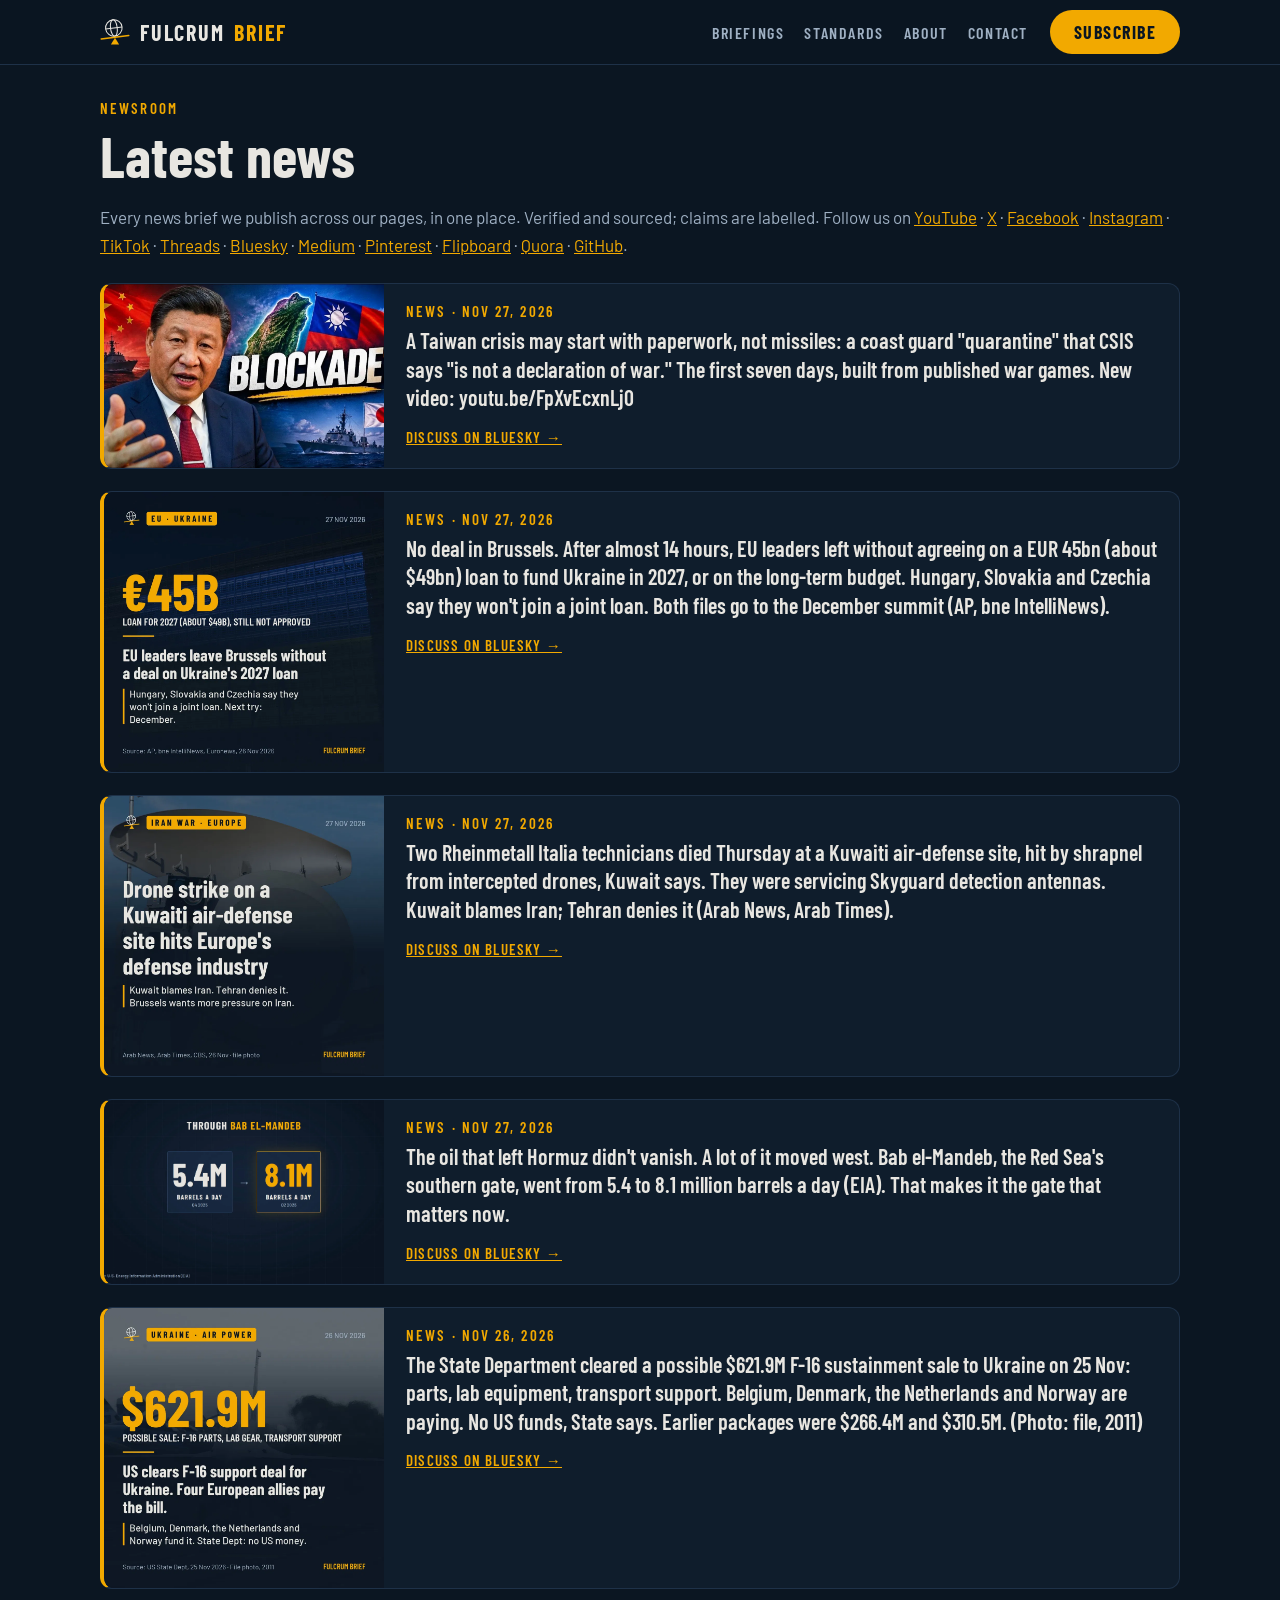
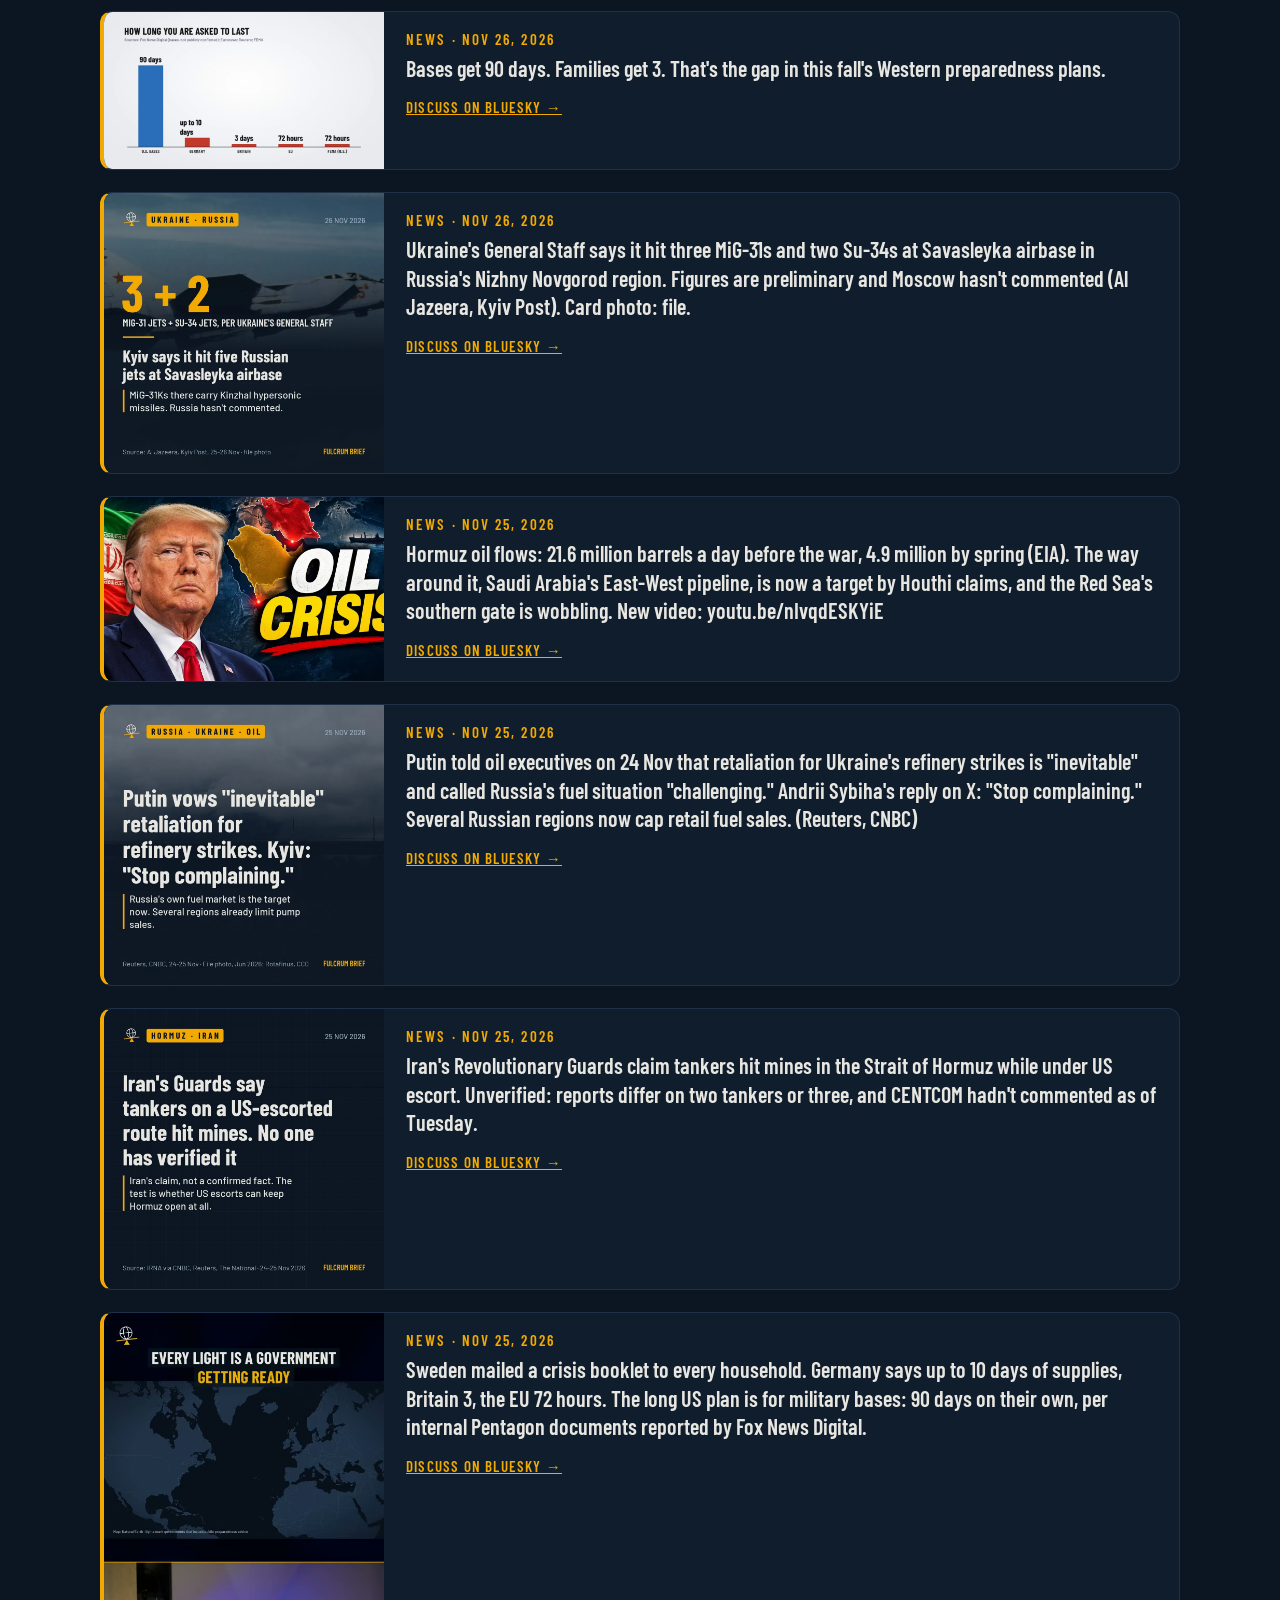
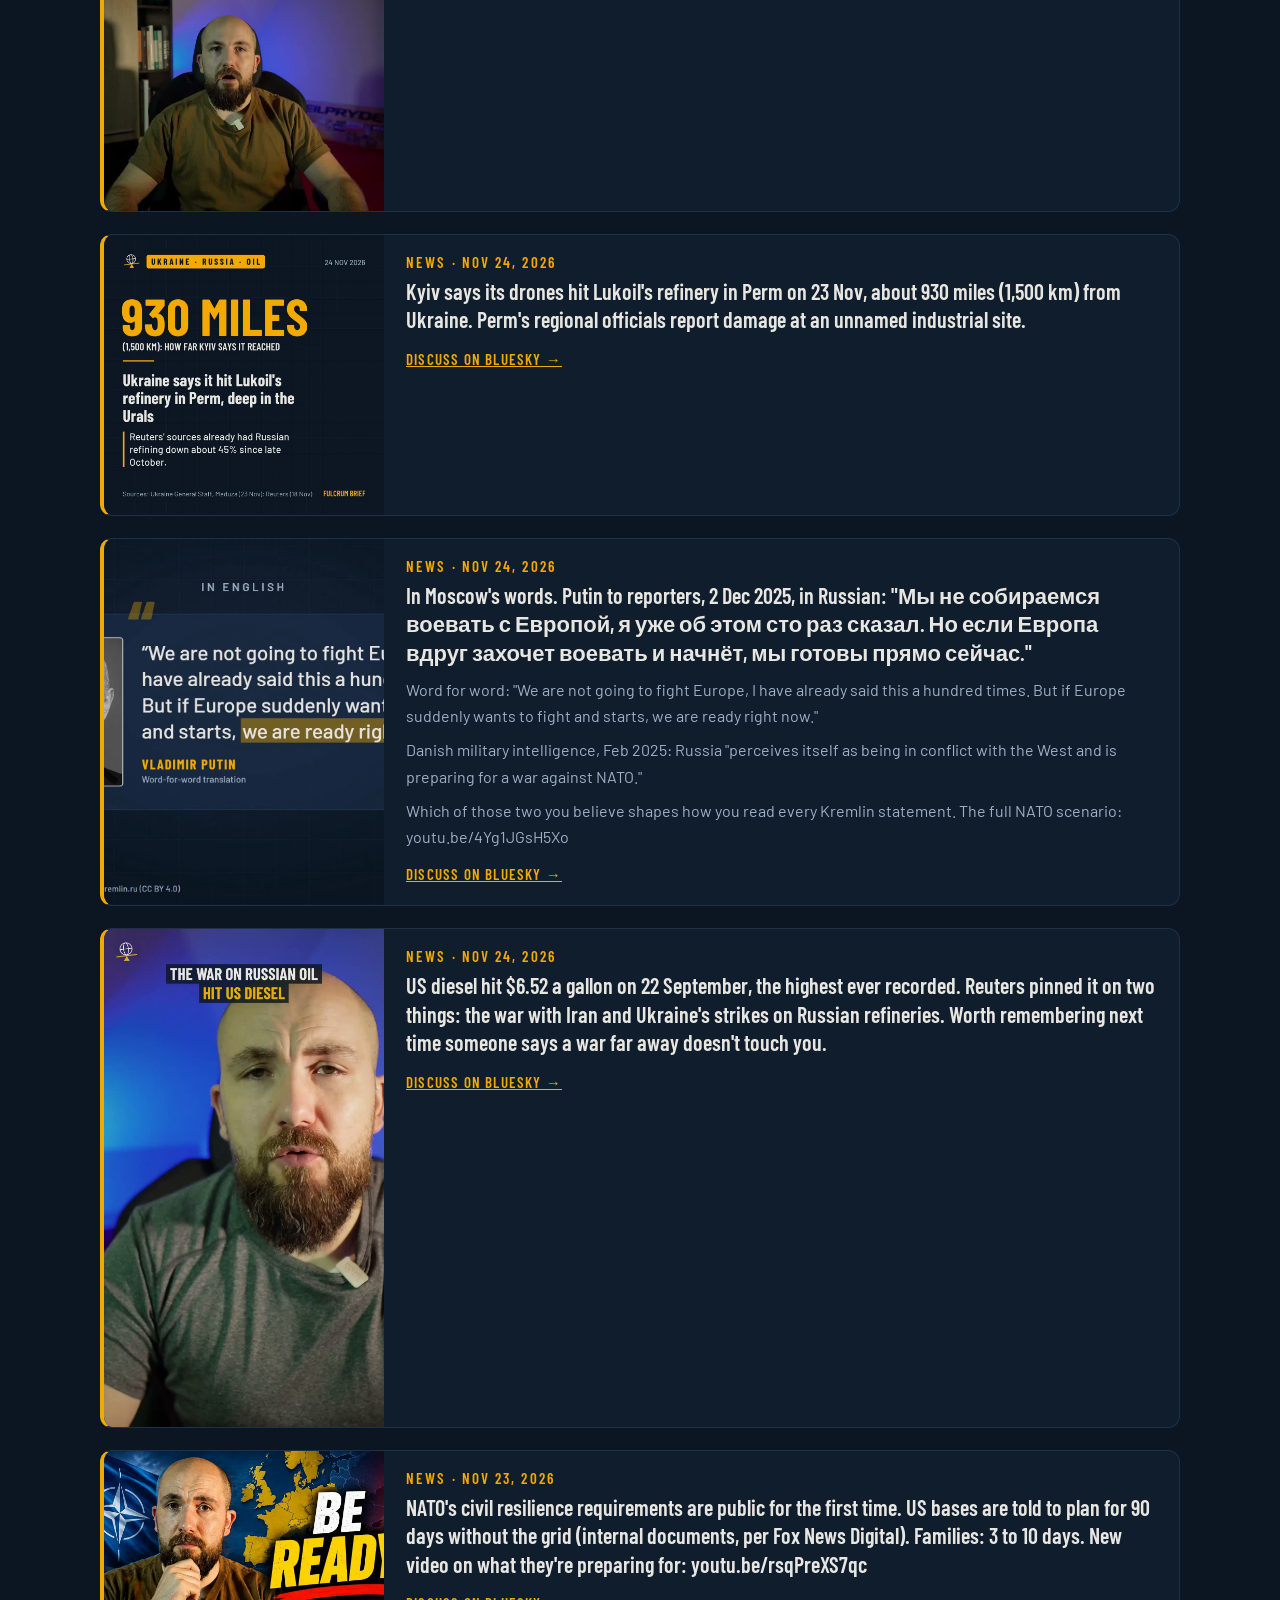
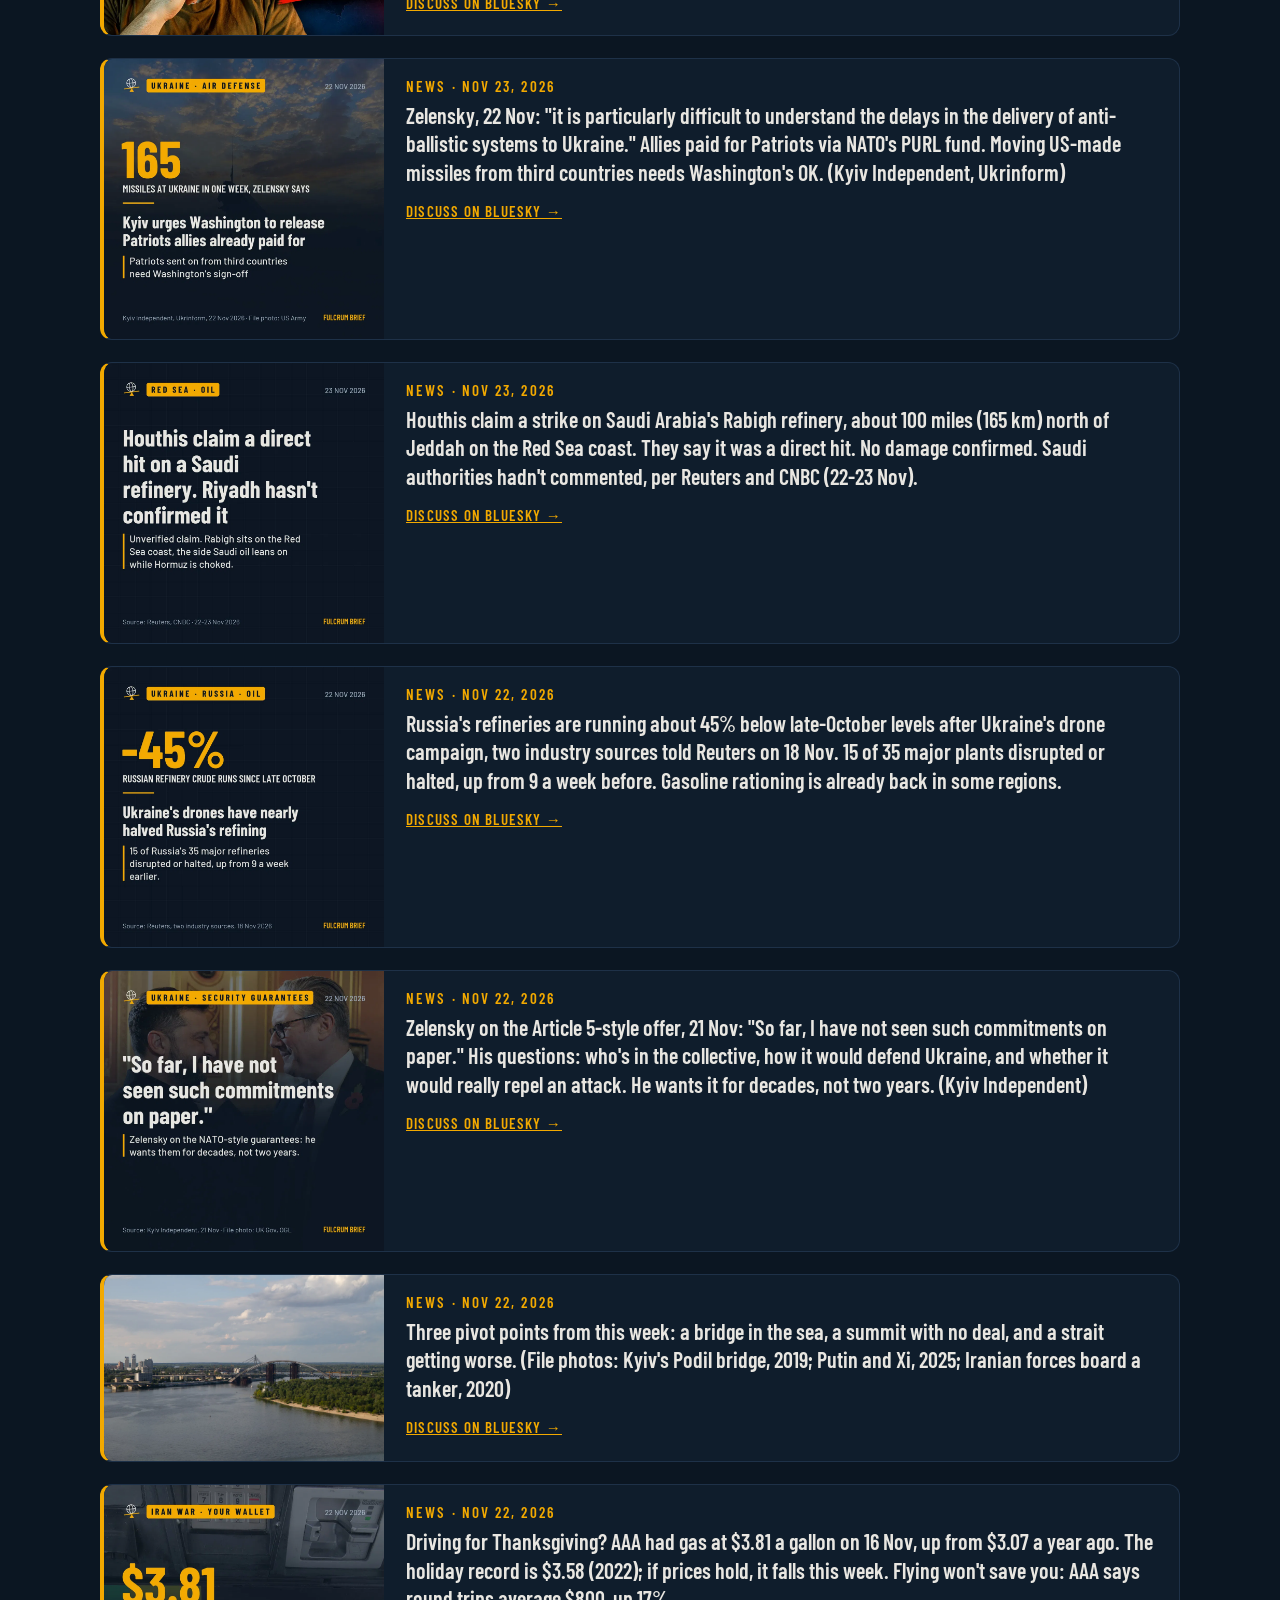
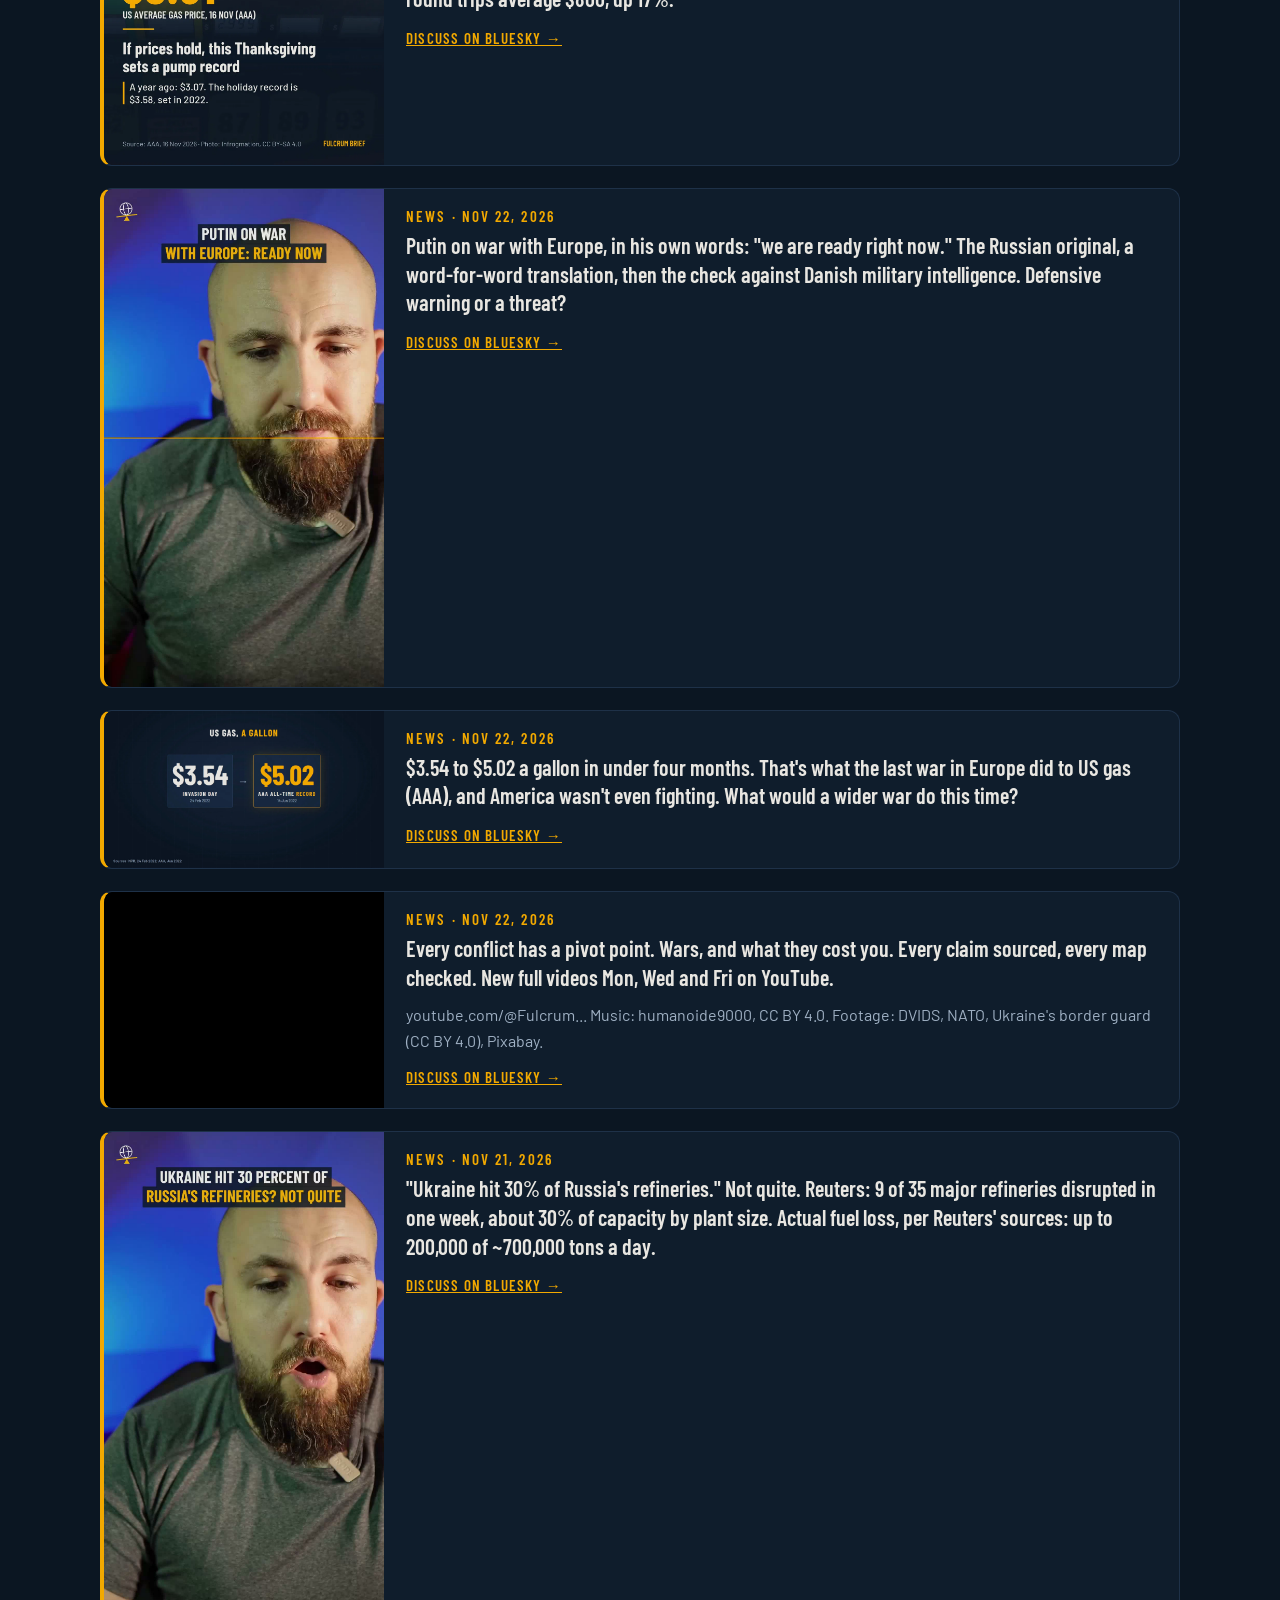
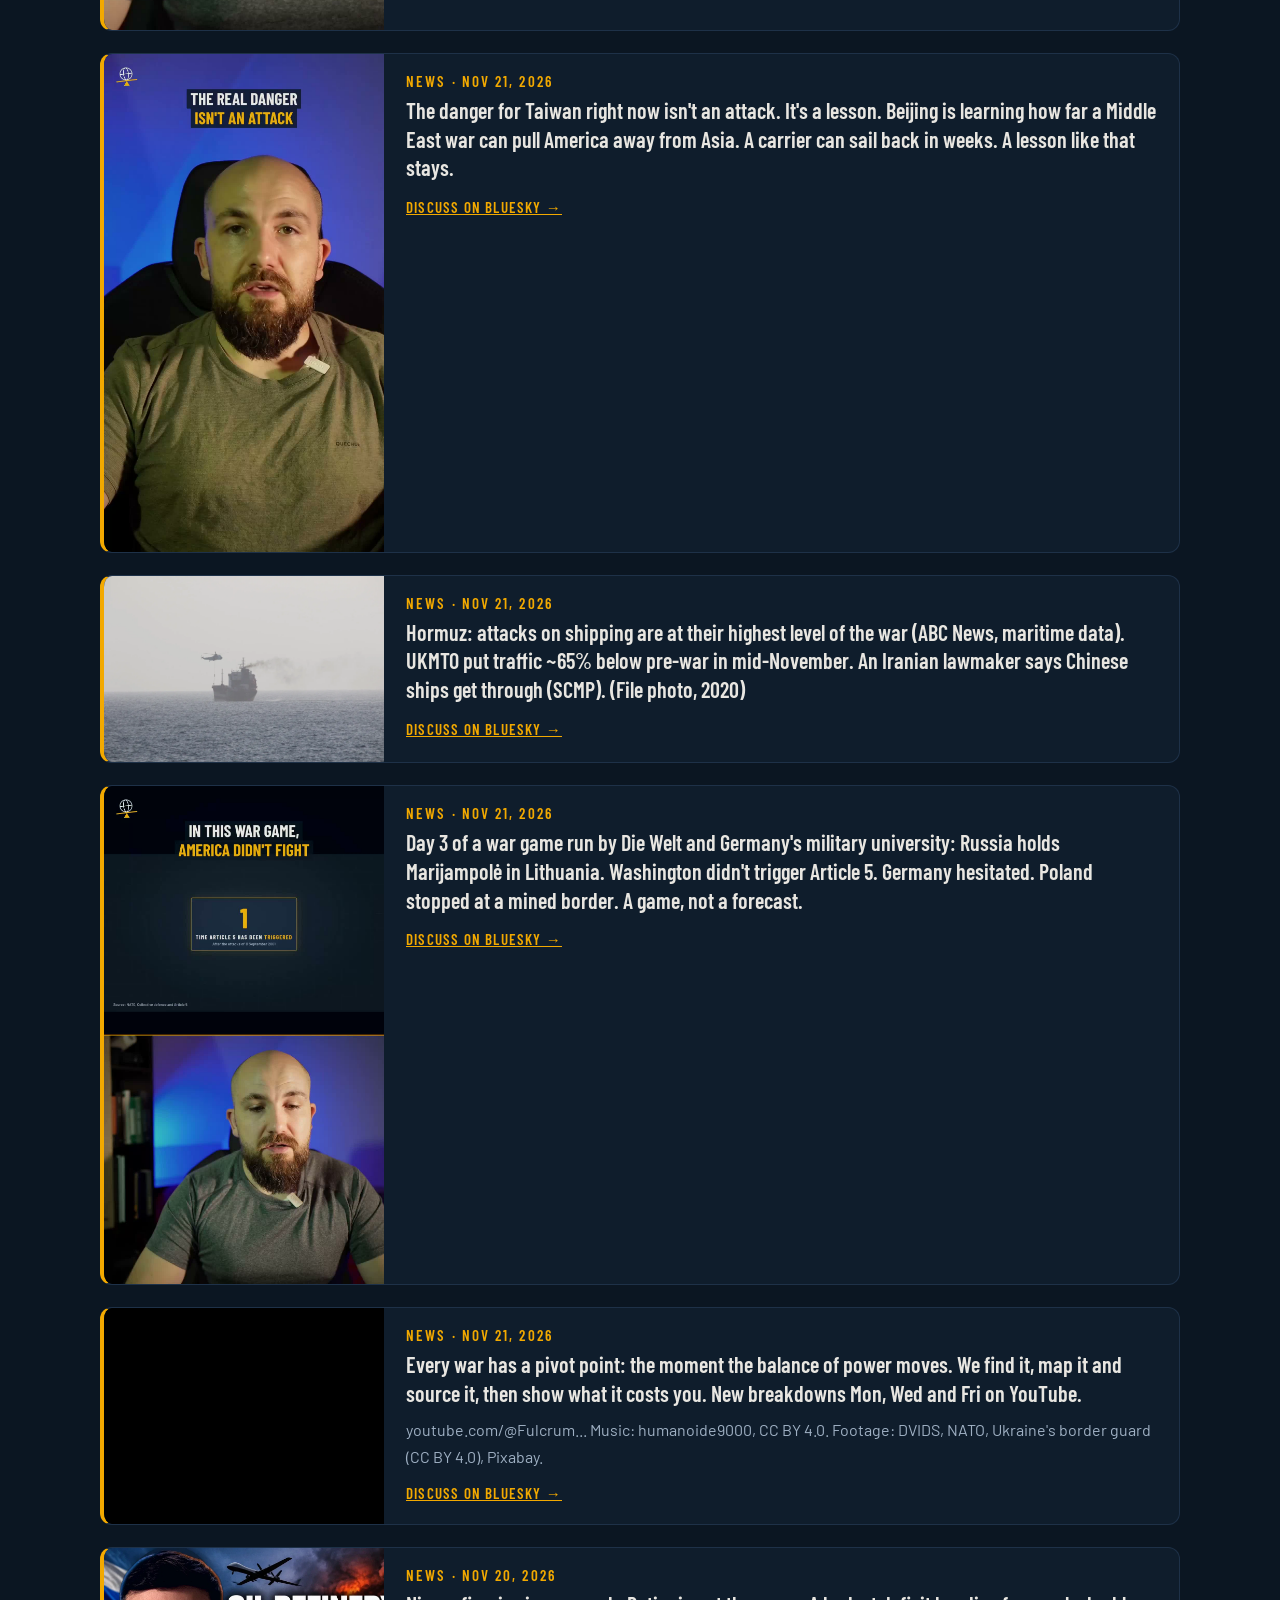
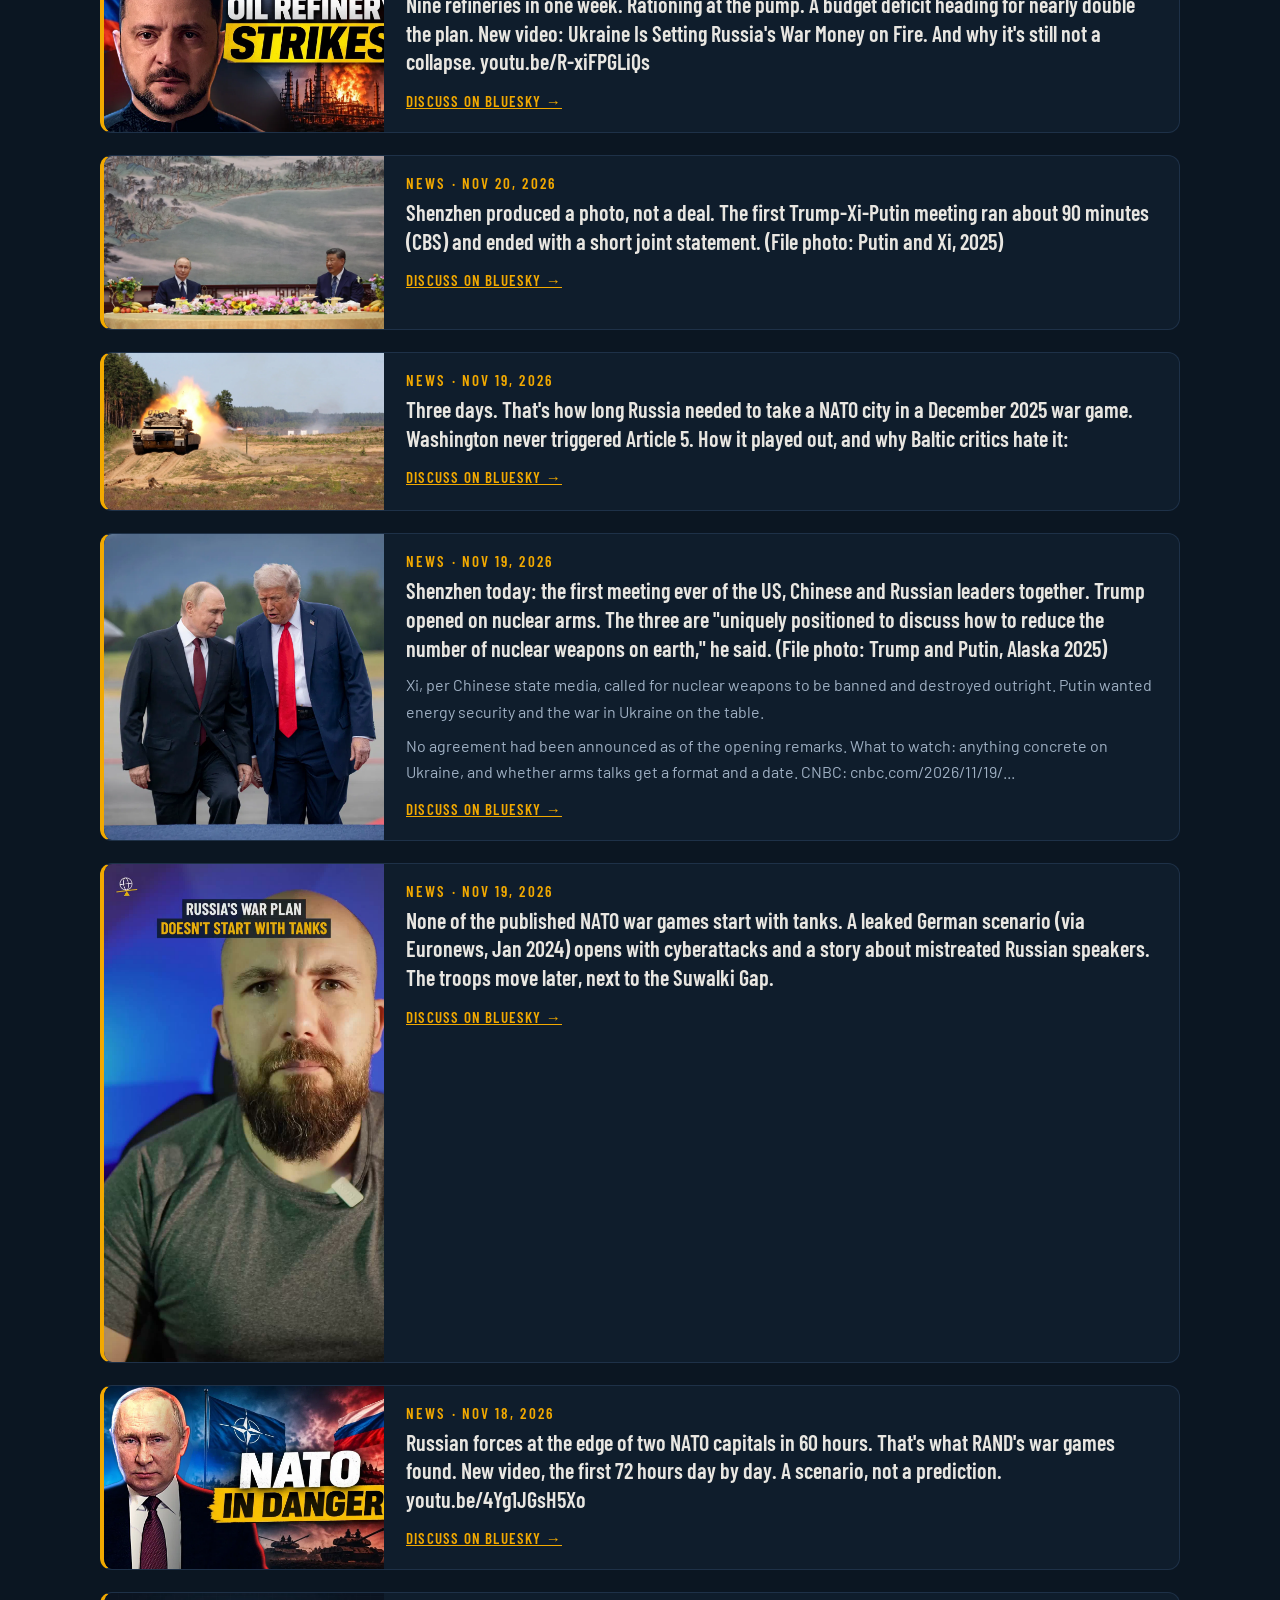
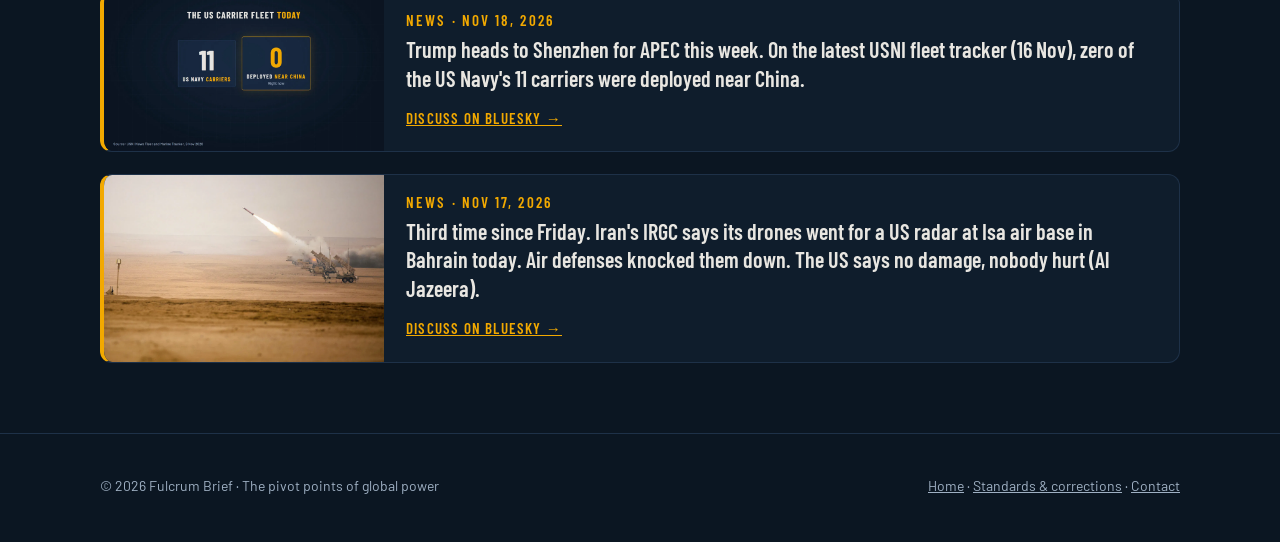
==== news/index.html @ ed7717a3 "Update site" ====
<!doctype html>
<html lang="en">
<head>
<meta charset="utf-8">
<meta name="viewport" content="width=device-width, initial-scale=1">
<title>Newsroom · Fulcrum Brief</title>
<meta name="description" content="Every Fulcrum Brief news brief: verified war and geopolitics news, and what it means for you.">
<link rel="canonical" href="https://fulcrumbrief.github.io/news/">
<link rel="icon" href="/favicon.svg" type="image/svg+xml">
<link rel="stylesheet" href="/page.css">
<meta property="og:type" content="article">
<meta property="og:site_name" content="Fulcrum Brief">
<meta property="og:title" content="Newsroom · Fulcrum Brief">
<meta property="og:description" content="Every Fulcrum Brief news brief: verified war and geopolitics news, and what it means for you.">
<meta property="og:url" content="https://fulcrumbrief.github.io/news/">
<meta property="og:image" content="https://fulcrumbrief.github.io/og-image.png">
<meta name="twitter:card" content="summary_large_image">
<meta name="twitter:site" content="@FulcrumBrief">
<meta name="theme-color" content="#0B1622">
<script type="application/ld+json">{"@context": "https://schema.org", "@type": "CollectionPage", "name": "Fulcrum Brief newsroom", "url": "https://fulcrumbrief.github.io/news/", "publisher": {"@id": "https://fulcrumbrief.github.io/#org"}}</script>
</head>
<body>
<nav><div class="wrap">
  <a class="brand" href="/"><img src="/favicon.svg" alt="">Fulcrum <b>Brief</b></a>
  <div class="links"><a href="/#briefings">Briefings</a><a href="/standards/">Standards</a><a href="/#about">About</a><a href="/#contact">Contact</a></div>
  <a class="btn" href="https://www.youtube.com/@FulcrumBrief?sub_confirmation=1" target="_blank" rel="noopener">Subscribe</a>
</div></nav>
<main class="wrap page">
<style>
.news{display:grid;gap:22px;margin-top:24px}
.item{display:grid;grid-template-columns:280px 1fr;gap:22px;background:var(--navy2);border:1px solid var(--slate);border-left:4px solid var(--amber);border-radius:12px;overflow:hidden}
.item.noimg{grid-template-columns:1fr}
.item img{display:block;width:100%;height:100%;object-fit:cover}
.item div{padding:18px 22px 18px 0}
.item.noimg div{padding:18px 22px}
.item .lead{font:600 22px/1.3 "Barlow Condensed",sans-serif;margin:6px 0 10px;color:var(--white)}
.item p{margin:0 0 8px;color:var(--steel);font-size:16px}
.item .src{font:600 15px "Barlow Condensed",sans-serif;letter-spacing:.08em;text-transform:uppercase}
@media (max-width:760px){.item{grid-template-columns:1fr}.item div{padding:0 18px 18px}}
</style>
<span class="kicker">Newsroom</span>
<h1 class="sec">Latest <span>news</span></h1>
<p class="muted">Every news brief we publish across our pages, in one place. Verified and sourced; claims are labelled. Follow us on <a href="https://www.youtube.com/@FulcrumBrief" target="_blank" rel="noopener">YouTube</a> · <a href="https://x.com/FulcrumBrief" target="_blank" rel="noopener">X</a> · <a href="https://www.facebook.com/1439591135908976" target="_blank" rel="noopener">Facebook</a> · <a href="https://www.instagram.com/fulcrumbrief" target="_blank" rel="noopener">Instagram</a> · <a href="https://www.tiktok.com/@fulcrumbrief" target="_blank" rel="noopener">TikTok</a> · <a href="https://www.threads.com/@fulcrumbrief" target="_blank" rel="noopener">Threads</a> · <a href="https://bsky.app/profile/fulcrumbrief.bsky.social" target="_blank" rel="noopener">Bluesky</a> · <a href="https://medium.com/@fulcrumbrief" target="_blank" rel="noopener">Medium</a> · <a href="https://www.pinterest.com/fulcrumbrief/" target="_blank" rel="noopener">Pinterest</a> · <a href="https://flipboard.com/@fulcrumbrief" target="_blank" rel="noopener">Flipboard</a> · <a href="https://www.quora.com/profile/Damyan-Ivanov-2" target="_blank" rel="noopener">Quora</a> · <a href="https://github.com/fulcrumbrief" target="_blank" rel="noopener">GitHub</a>.</p>
<div class="news">
<article class="item" id="n-3n3cy2vhrly22"><img src="/news/img/3n3cy2vhrly22.jpg" alt="" loading="lazy"><div><span class="kicker">News · Nov 27, 2026</span><p class="lead">A Taiwan crisis may start with paperwork, not missiles: a coast guard &quot;quarantine&quot; that CSIS says &quot;is not a declaration of war.&quot; The first seven days, built from published war games.

New video:
youtu.be/FpXvEcxnLj0</p><a class="src" href="https://bsky.app/profile/fulcrumbrief.bsky.social/post/3n3cy2vhrly22" target="_blank" rel="noopener">Discuss on Bluesky →</a></div></article>
<article class="item" id="n-3n3cszvkqu422"><img src="/news/img/3n3cszvkqu422.jpg" alt="" loading="lazy"><div><span class="kicker">News · Nov 27, 2026</span><p class="lead">No deal in Brussels. After almost 14 hours, EU leaders left without agreeing on a EUR 45bn (about $49bn) loan to fund Ukraine in 2027, or on the long-term budget.

Hungary, Slovakia and Czechia say they won&#x27;t join a joint loan. Both files go to the December summit (AP, bne IntelliNews).</p><a class="src" href="https://bsky.app/profile/fulcrumbrief.bsky.social/post/3n3cszvkqu422" target="_blank" rel="noopener">Discuss on Bluesky →</a></div></article>
<article class="item" id="n-3n3cn66jtmn2d"><img src="/news/img/3n3cn66jtmn2d.jpg" alt="" loading="lazy"><div><span class="kicker">News · Nov 27, 2026</span><p class="lead">Two Rheinmetall Italia technicians died Thursday at a Kuwaiti air-defense site, hit by shrapnel from intercepted drones, Kuwait says. They were servicing Skyguard detection antennas. Kuwait blames Iran; Tehran denies it (Arab News, Arab Times).</p><a class="src" href="https://bsky.app/profile/fulcrumbrief.bsky.social/post/3n3cn66jtmn2d" target="_blank" rel="noopener">Discuss on Bluesky →</a></div></article>
<article class="item" id="n-3n3cdytyebq2x"><img src="/news/img/3n3cdytyebq2x.jpg" alt="" loading="lazy"><div><span class="kicker">News · Nov 27, 2026</span><p class="lead">The oil that left Hormuz didn&#x27;t vanish. A lot of it moved west. Bab el-Mandeb, the Red Sea&#x27;s southern gate, went from 5.4 to 8.1 million barrels a day (EIA). That makes it the gate that matters now.</p><a class="src" href="https://bsky.app/profile/fulcrumbrief.bsky.social/post/3n3cdytyebq2x" target="_blank" rel="noopener">Discuss on Bluesky →</a></div></article>
<article class="item" id="n-3n3ag76bs5w22"><img src="/news/img/3n3ag76bs5w22.jpg" alt="" loading="lazy"><div><span class="kicker">News · Nov 26, 2026</span><p class="lead">The State Department cleared a possible $621.9M F-16 sustainment sale to Ukraine on 25 Nov: parts, lab equipment, transport support.

Belgium, Denmark, the Netherlands and Norway are paying. No US funds, State says. Earlier packages were $266.4M and $310.5M. (Photo: file, 2011)</p><a class="src" href="https://bsky.app/profile/fulcrumbrief.bsky.social/post/3n3ag76bs5w22" target="_blank" rel="noopener">Discuss on Bluesky →</a></div></article>
<article class="item" id="n-3n3a5k6pbm42x"><img src="/news/img/3n3a5k6pbm42x.jpg" alt="" loading="lazy"><div><span class="kicker">News · Nov 26, 2026</span><p class="lead">Bases get 90 days. Families get 3. That&#x27;s the gap in this fall&#x27;s Western preparedness plans.</p><a class="src" href="https://bsky.app/profile/fulcrumbrief.bsky.social/post/3n3a5k6pbm42x" target="_blank" rel="noopener">Discuss on Bluesky →</a></div></article>
<article class="item" id="n-3n3a4p7xuyq2v"><img src="/news/img/3n3a4p7xuyq2v.jpg" alt="" loading="lazy"><div><span class="kicker">News · Nov 26, 2026</span><p class="lead">Ukraine&#x27;s General Staff says it hit three MiG-31s and two Su-34s at Savasleyka airbase in Russia&#x27;s Nizhny Novgorod region. Figures are preliminary and Moscow hasn&#x27;t commented (Al Jazeera, Kyiv Post). Card photo: file.</p><a class="src" href="https://bsky.app/profile/fulcrumbrief.bsky.social/post/3n3a4p7xuyq2v" target="_blank" rel="noopener">Discuss on Bluesky →</a></div></article>
<article class="item" id="n-3n35x54hgik2i"><img src="/news/img/3n35x54hgik2i.jpg" alt="" loading="lazy"><div><span class="kicker">News · Nov 25, 2026</span><p class="lead">Hormuz oil flows: 21.6 million barrels a day before the war, 4.9 million by spring (EIA). The way around it, Saudi Arabia&#x27;s East-West pipeline, is now a target by Houthi claims, and the Red Sea&#x27;s southern gate is wobbling.

New video:
youtu.be/nIvqdESKYiE</p><a class="src" href="https://bsky.app/profile/fulcrumbrief.bsky.social/post/3n35x54hgik2i" target="_blank" rel="noopener">Discuss on Bluesky →</a></div></article>
<article class="item" id="n-3n35umja3qs2d"><img src="/news/img/3n35umja3qs2d.jpg" alt="" loading="lazy"><div><span class="kicker">News · Nov 25, 2026</span><p class="lead">Putin told oil executives on 24 Nov that retaliation for Ukraine&#x27;s refinery strikes is &quot;inevitable&quot; and called Russia&#x27;s fuel situation &quot;challenging.&quot;

Andrii Sybiha&#x27;s reply on X: &quot;Stop complaining.&quot;

Several Russian regions now cap retail fuel sales. (Reuters, CNBC)</p><a class="src" href="https://bsky.app/profile/fulcrumbrief.bsky.social/post/3n35umja3qs2d" target="_blank" rel="noopener">Discuss on Bluesky →</a></div></article>
<article class="item" id="n-3n35oqtsrty2v"><img src="/news/img/3n35oqtsrty2v.jpg" alt="" loading="lazy"><div><span class="kicker">News · Nov 25, 2026</span><p class="lead">Iran&#x27;s Revolutionary Guards claim tankers hit mines in the Strait of Hormuz while under US escort. Unverified: reports differ on two tankers or three, and CENTCOM hadn&#x27;t commented as of Tuesday.</p><a class="src" href="https://bsky.app/profile/fulcrumbrief.bsky.social/post/3n35oqtsrty2v" target="_blank" rel="noopener">Discuss on Bluesky →</a></div></article>
<article class="item" id="n-3n35d36ftul2x"><img src="/news/img/3n35d36ftul2x.jpg" alt="" loading="lazy"><div><span class="kicker">News · Nov 25, 2026</span><p class="lead">Sweden mailed a crisis booklet to every household. Germany says up to 10 days of supplies, Britain 3, the EU 72 hours.

The long US plan is for military bases: 90 days on their own, per internal Pentagon documents reported by Fox News Digital.</p><a class="src" href="https://bsky.app/profile/fulcrumbrief.bsky.social/post/3n35d36ftul2x" target="_blank" rel="noopener">Discuss on Bluesky →</a></div></article>
<article class="item" id="n-3n33bnanayz2j"><img src="/news/img/3n33bnanayz2j.jpg" alt="" loading="lazy"><div><span class="kicker">News · Nov 24, 2026</span><p class="lead">Kyiv says its drones hit Lukoil&#x27;s refinery in Perm on 23 Nov, about 930 miles (1,500 km) from Ukraine. Perm&#x27;s regional officials report damage at an unnamed industrial site.</p><a class="src" href="https://bsky.app/profile/fulcrumbrief.bsky.social/post/3n33bnanayz2j" target="_blank" rel="noopener">Discuss on Bluesky →</a></div></article>
<article class="item" id="n-3n334nbo2oi23"><img src="/news/img/3n334nbo2oi23.jpg" alt="" loading="lazy"><div><span class="kicker">News · Nov 24, 2026</span><p class="lead">In Moscow&#x27;s words. Putin to reporters, 2 Dec 2025, in Russian: &quot;Мы не собираемся воевать с Европой, я уже об этом сто раз сказал. Но если Европа вдруг захочет воевать и начнёт, мы готовы прямо сейчас.&quot;</p><p>Word for word: &quot;We are not going to fight Europe, I have already said this a hundred times. But if Europe suddenly wants to fight and starts, we are ready right now.&quot;</p><p>Danish military intelligence, Feb 2025: Russia &quot;perceives itself as being in conflict with the West and is preparing for a war against NATO.&quot;</p><p>Which of those two you believe shapes how you read every Kremlin statement. The full NATO scenario: youtu.be/4Yg1JGsH5Xo</p><a class="src" href="https://bsky.app/profile/fulcrumbrief.bsky.social/post/3n334nbo2oi23" target="_blank" rel="noopener">Discuss on Bluesky →</a></div></article>
<article class="item" id="n-3n32qvwl2m42q"><img src="/news/img/3n32qvwl2m42q.jpg" alt="" loading="lazy"><div><span class="kicker">News · Nov 24, 2026</span><p class="lead">US diesel hit $6.52 a gallon on 22 September, the highest ever recorded. Reuters pinned it on two things: the war with Iran and Ukraine&#x27;s strikes on Russian refineries. Worth remembering next time someone says a war far away doesn&#x27;t touch you.</p><a class="src" href="https://bsky.app/profile/fulcrumbrief.bsky.social/post/3n32qvwl2m42q" target="_blank" rel="noopener">Discuss on Bluesky →</a></div></article>
<article class="item" id="n-3n2yw7gw7xn2k"><img src="/news/img/3n2yw7gw7xn2k.jpg" alt="" loading="lazy"><div><span class="kicker">News · Nov 23, 2026</span><p class="lead">NATO&#x27;s civil resilience requirements are public for the first time. US bases are told to plan for 90 days without the grid (internal documents, per Fox News Digital). Families: 3 to 10 days.

New video on what they&#x27;re preparing for:

youtu.be/rsqPreXS7qc</p><a class="src" href="https://bsky.app/profile/fulcrumbrief.bsky.social/post/3n2yw7gw7xn2k" target="_blank" rel="noopener">Discuss on Bluesky →</a></div></article>
<article class="item" id="n-3n2yv3ezwbz23"><img src="/news/img/3n2yv3ezwbz23.jpg" alt="" loading="lazy"><div><span class="kicker">News · Nov 23, 2026</span><p class="lead">Zelensky, 22 Nov: &quot;it is particularly difficult to understand the delays in the delivery of anti-ballistic systems to Ukraine.&quot;

Allies paid for Patriots via NATO&#x27;s PURL fund. Moving US-made missiles from third countries needs Washington&#x27;s OK. (Kyiv Independent, Ukrinform)</p><a class="src" href="https://bsky.app/profile/fulcrumbrief.bsky.social/post/3n2yv3ezwbz23" target="_blank" rel="noopener">Discuss on Bluesky →</a></div></article>
<article class="item" id="n-3n2yfymqx3q2t"><img src="/news/img/3n2yfymqx3q2t.jpg" alt="" loading="lazy"><div><span class="kicker">News · Nov 23, 2026</span><p class="lead">Houthis claim a strike on Saudi Arabia&#x27;s Rabigh refinery, about 100 miles (165 km) north of Jeddah on the Red Sea coast. They say it was a direct hit.

No damage confirmed. Saudi authorities hadn&#x27;t commented, per Reuters and CNBC (22-23 Nov).</p><a class="src" href="https://bsky.app/profile/fulcrumbrief.bsky.social/post/3n2yfymqx3q2t" target="_blank" rel="noopener">Discuss on Bluesky →</a></div></article>
<article class="item" id="n-3n2wgc4c7p22t"><img src="/news/img/3n2wgc4c7p22t.jpg" alt="" loading="lazy"><div><span class="kicker">News · Nov 22, 2026</span><p class="lead">Russia&#x27;s refineries are running about 45% below late-October levels after Ukraine&#x27;s drone campaign, two industry sources told Reuters on 18 Nov.

15 of 35 major plants disrupted or halted, up from 9 a week before. Gasoline rationing is already back in some regions.</p><a class="src" href="https://bsky.app/profile/fulcrumbrief.bsky.social/post/3n2wgc4c7p22t" target="_blank" rel="noopener">Discuss on Bluesky →</a></div></article>
<article class="item" id="n-3n2wbb5wwgy2d"><img src="/news/img/3n2wbb5wwgy2d.jpg" alt="" loading="lazy"><div><span class="kicker">News · Nov 22, 2026</span><p class="lead">Zelensky on the Article 5-style offer, 21 Nov: &quot;So far, I have not seen such commitments on paper.&quot;

His questions: who&#x27;s in the collective, how it would defend Ukraine, and whether it would really repel an attack. He wants it for decades, not two years. (Kyiv Independent)</p><a class="src" href="https://bsky.app/profile/fulcrumbrief.bsky.social/post/3n2wbb5wwgy2d" target="_blank" rel="noopener">Discuss on Bluesky →</a></div></article>
<article class="item" id="n-3n2w3ozlzwm22"><img src="/news/img/3n2w3ozlzwm22.jpg" alt="" loading="lazy"><div><span class="kicker">News · Nov 22, 2026</span><p class="lead">Three pivot points from this week: a bridge in the sea, a summit with no deal, and a strait getting worse.

(File photos: Kyiv&#x27;s Podil bridge, 2019; Putin and Xi, 2025; Iranian forces board a tanker, 2020)</p><a class="src" href="https://bsky.app/profile/fulcrumbrief.bsky.social/post/3n2w3ozlzwm22" target="_blank" rel="noopener">Discuss on Bluesky →</a></div></article>
<article class="item" id="n-3n2vzgsuxvl2o"><img src="/news/img/3n2vzgsuxvl2o.jpg" alt="" loading="lazy"><div><span class="kicker">News · Nov 22, 2026</span><p class="lead">Driving for Thanksgiving? AAA had gas at $3.81 a gallon on 16 Nov, up from $3.07 a year ago. The holiday record is $3.58 (2022); if prices hold, it falls this week.

Flying won&#x27;t save you: AAA says round trips average $800, up 17%.</p><a class="src" href="https://bsky.app/profile/fulcrumbrief.bsky.social/post/3n2vzgsuxvl2o" target="_blank" rel="noopener">Discuss on Bluesky →</a></div></article>
<article class="item" id="n-3n2vwnvtylm2d"><img src="/news/img/3n2vwnvtylm2d.jpg" alt="" loading="lazy"><div><span class="kicker">News · Nov 22, 2026</span><p class="lead">Putin on war with Europe, in his own words: &quot;we are ready right now.&quot;

The Russian original, a word-for-word translation, then the check against Danish military intelligence. Defensive warning or a threat?</p><a class="src" href="https://bsky.app/profile/fulcrumbrief.bsky.social/post/3n2vwnvtylm2d" target="_blank" rel="noopener">Discuss on Bluesky →</a></div></article>
<article class="item" id="n-3n2vobaasbu2v"><img src="/news/img/3n2vobaasbu2v.jpg" alt="" loading="lazy"><div><span class="kicker">News · Nov 22, 2026</span><p class="lead">$3.54 to $5.02 a gallon in under four months. That&#x27;s what the last war in Europe did to US gas (AAA), and America wasn&#x27;t even fighting.

What would a wider war do this time?</p><a class="src" href="https://bsky.app/profile/fulcrumbrief.bsky.social/post/3n2vobaasbu2v" target="_blank" rel="noopener">Discuss on Bluesky →</a></div></article>
<article class="item" id="n-3n2vnypasbk2s"><img src="/news/img/3n2vnypasbk2s.jpg" alt="" loading="lazy"><div><span class="kicker">News · Nov 22, 2026</span><p class="lead">Every conflict has a pivot point.

Wars, and what they cost you. Every claim sourced, every map checked. New full videos Mon, Wed and Fri on YouTube.</p><p>youtube.com/@Fulcrum...

Music: humanoide9000, CC BY 4.0. Footage: DVIDS, NATO, Ukraine&#x27;s border guard (CC BY 4.0), Pixabay.</p><a class="src" href="https://bsky.app/profile/fulcrumbrief.bsky.social/post/3n2vnypasbk2s" target="_blank" rel="noopener">Discuss on Bluesky →</a></div></article>
<article class="item" id="n-3n2tzqs7wr32z"><img src="/news/img/3n2tzqs7wr32z.jpg" alt="" loading="lazy"><div><span class="kicker">News · Nov 21, 2026</span><p class="lead">&quot;Ukraine hit 30% of Russia&#x27;s refineries.&quot; Not quite.

Reuters: 9 of 35 major refineries disrupted in one week, about 30% of capacity by plant size. Actual fuel loss, per Reuters&#x27; sources: up to 200,000 of ~700,000 tons a day.</p><a class="src" href="https://bsky.app/profile/fulcrumbrief.bsky.social/post/3n2tzqs7wr32z" target="_blank" rel="noopener">Discuss on Bluesky →</a></div></article>
<article class="item" id="n-3n2tt2a26wz22"><img src="/news/img/3n2tt2a26wz22.jpg" alt="" loading="lazy"><div><span class="kicker">News · Nov 21, 2026</span><p class="lead">The danger for Taiwan right now isn&#x27;t an attack. It&#x27;s a lesson.

Beijing is learning how far a Middle East war can pull America away from Asia. A carrier can sail back in weeks. A lesson like that stays.</p><a class="src" href="https://bsky.app/profile/fulcrumbrief.bsky.social/post/3n2tt2a26wz22" target="_blank" rel="noopener">Discuss on Bluesky →</a></div></article>
<article class="item" id="n-3n2tmd6qijh2k"><img src="/news/img/3n2tmd6qijh2k.jpg" alt="" loading="lazy"><div><span class="kicker">News · Nov 21, 2026</span><p class="lead">Hormuz: attacks on shipping are at their highest level of the war (ABC News, maritime data). UKMTO put traffic ~65% below pre-war in mid-November.

An Iranian lawmaker says Chinese ships get through (SCMP).

(File photo, 2020)</p><a class="src" href="https://bsky.app/profile/fulcrumbrief.bsky.social/post/3n2tmd6qijh2k" target="_blank" rel="noopener">Discuss on Bluesky →</a></div></article>
<article class="item" id="n-3n2tiyf4moc2g"><img src="/news/img/3n2tiyf4moc2g.jpg" alt="" loading="lazy"><div><span class="kicker">News · Nov 21, 2026</span><p class="lead">Day 3 of a war game run by Die Welt and Germany&#x27;s military university: Russia holds Marijampolė in Lithuania.

Washington didn&#x27;t trigger Article 5. Germany hesitated. Poland stopped at a mined border. A game, not a forecast.</p><a class="src" href="https://bsky.app/profile/fulcrumbrief.bsky.social/post/3n2tiyf4moc2g" target="_blank" rel="noopener">Discuss on Bluesky →</a></div></article>
<article class="item" id="n-3n2thlnyr6b2d"><img src="/news/img/3n2thlnyr6b2d.jpg" alt="" loading="lazy"><div><span class="kicker">News · Nov 21, 2026</span><p class="lead">Every war has a pivot point: the moment the balance of power moves.

We find it, map it and source it, then show what it costs you. New breakdowns Mon, Wed and Fri on YouTube.</p><p>youtube.com/@Fulcrum...

Music: humanoide9000, CC BY 4.0. Footage: DVIDS, NATO, Ukraine&#x27;s border guard (CC BY 4.0), Pixabay.</p><a class="src" href="https://bsky.app/profile/fulcrumbrief.bsky.social/post/3n2thlnyr6b2d" target="_blank" rel="noopener">Discuss on Bluesky →</a></div></article>
<article class="item" id="n-3n2ressozit2s"><img src="/news/img/3n2ressozit2s.jpg" alt="" loading="lazy"><div><span class="kicker">News · Nov 20, 2026</span><p class="lead">Nine refineries in one week. Rationing at the pump. A budget deficit heading for nearly double the plan.

New video: Ukraine Is Setting Russia&#x27;s War Money on Fire. And why it&#x27;s still not a collapse.

youtu.be/R-xiFPGLiQs</p><a class="src" href="https://bsky.app/profile/fulcrumbrief.bsky.social/post/3n2ressozit2s" target="_blank" rel="noopener">Discuss on Bluesky →</a></div></article>
<article class="item" id="n-3n2qvpnis2v2u"><img src="/news/img/3n2qvpnis2v2u.jpg" alt="" loading="lazy"><div><span class="kicker">News · Nov 20, 2026</span><p class="lead">Shenzhen produced a photo, not a deal. The first Trump-Xi-Putin meeting ran about 90 minutes (CBS) and ended with a short joint statement.

(File photo: Putin and Xi, 2025)</p><a class="src" href="https://bsky.app/profile/fulcrumbrief.bsky.social/post/3n2qvpnis2v2u" target="_blank" rel="noopener">Discuss on Bluesky →</a></div></article>
<article class="item" id="n-3n2okbtjraa23"><img src="/news/img/3n2okbtjraa23.jpg" alt="" loading="lazy"><div><span class="kicker">News · Nov 19, 2026</span><p class="lead">Three days. That&#x27;s how long Russia needed to take a NATO city in a December 2025 war game. Washington never triggered Article 5.

How it played out, and why Baltic critics hate it:</p><a class="src" href="https://bsky.app/profile/fulcrumbrief.bsky.social/post/3n2okbtjraa23" target="_blank" rel="noopener">Discuss on Bluesky →</a></div></article>
<article class="item" id="n-3n2ofapbz7i2o"><img src="/news/img/3n2ofapbz7i2o.jpg" alt="" loading="lazy"><div><span class="kicker">News · Nov 19, 2026</span><p class="lead">Shenzhen today: the first meeting ever of the US, Chinese and Russian leaders together.

Trump opened on nuclear arms. The three are &quot;uniquely positioned to discuss how to reduce the number of nuclear weapons on earth,&quot; he said.

(File photo: Trump and Putin, Alaska 2025)</p><p>Xi, per Chinese state media, called for nuclear weapons to be banned and destroyed outright. Putin wanted energy security and the war in Ukraine on the table.</p><p>No agreement had been announced as of the opening remarks. What to watch: anything concrete on Ukraine, and whether arms talks get a format and a date.

CNBC: cnbc.com/2026/11/19/...</p><a class="src" href="https://bsky.app/profile/fulcrumbrief.bsky.social/post/3n2ofapbz7i2o" target="_blank" rel="noopener">Discuss on Bluesky →</a></div></article>
<article class="item" id="n-3n2od5swhag23"><img src="/news/img/3n2od5swhag23.jpg" alt="" loading="lazy"><div><span class="kicker">News · Nov 19, 2026</span><p class="lead">None of the published NATO war games start with tanks.

A leaked German scenario (via Euronews, Jan 2024) opens with cyberattacks and a story about mistreated Russian speakers. The troops move later, next to the Suwalki Gap.</p><a class="src" href="https://bsky.app/profile/fulcrumbrief.bsky.social/post/3n2od5swhag23" target="_blank" rel="noopener">Discuss on Bluesky →</a></div></article>
<article class="item" id="n-3n2mdum3q322t"><img src="/news/img/3n2mdum3q322t.jpg" alt="" loading="lazy"><div><span class="kicker">News · Nov 18, 2026</span><p class="lead">Russian forces at the edge of two NATO capitals in 60 hours. That&#x27;s what RAND&#x27;s war games found.

New video, the first 72 hours day by day. A scenario, not a prediction.

youtu.be/4Yg1JGsH5Xo</p><a class="src" href="https://bsky.app/profile/fulcrumbrief.bsky.social/post/3n2mdum3q322t" target="_blank" rel="noopener">Discuss on Bluesky →</a></div></article>
<article class="item" id="n-3n2lpqwbmpd2d"><img src="/news/img/3n2lpqwbmpd2d.jpg" alt="" loading="lazy"><div><span class="kicker">News · Nov 18, 2026</span><p class="lead">Trump heads to Shenzhen for APEC this week. On the latest USNI fleet tracker (16 Nov), zero of the US Navy&#x27;s 11 carriers were deployed near China.</p><a class="src" href="https://bsky.app/profile/fulcrumbrief.bsky.social/post/3n2lpqwbmpd2d" target="_blank" rel="noopener">Discuss on Bluesky →</a></div></article>
<article class="item" id="n-3n2jjdzbpc422"><img src="/news/img/3n2jjdzbpc422.jpg" alt="" loading="lazy"><div><span class="kicker">News · Nov 17, 2026</span><p class="lead">Third time since Friday. Iran&#x27;s IRGC says its drones went for a US radar at Isa air base in Bahrain today. Air defenses knocked them down. The US says no damage, nobody hurt (Al Jazeera).</p><a class="src" href="https://bsky.app/profile/fulcrumbrief.bsky.social/post/3n2jjdzbpc422" target="_blank" rel="noopener">Discuss on Bluesky →</a></div></article>
</div>
</main>
<footer><div class="wrap">
  <span>© 2026 Fulcrum Brief · The pivot points of global power</span>
  <span><a href="/">Home</a> · <a href="/standards/">Standards &amp; corrections</a> · <a href="mailto:contacttripointmedia@gmail.com">Contact</a></span>
</div></footer>
</body>
</html>
---- page.css ----
@font-face{font-family:"Barlow Condensed";font-weight:700;font-display:swap;src:url(/fonts/BarlowCondensed-Bold.ttf)}
@font-face{font-family:"Barlow Condensed";font-weight:600;font-display:swap;src:url(/fonts/BarlowCondensed-SemiBold.ttf)}
@font-face{font-family:"Barlow";font-weight:400;font-display:swap;src:url(/fonts/Barlow-Regular.ttf)}
@font-face{font-family:"Barlow";font-weight:500;font-display:swap;src:url(/fonts/Barlow-Medium.ttf)}
:root{--navy:#0B1622;--navy2:#0F1D2C;--slate:#1E3148;--amber:#F2A900;--white:#E8E6E1;--steel:#9FB0C3}
*{box-sizing:border-box}
body{margin:0;background:var(--navy);color:var(--white);font:400 17px/1.65 Barlow,system-ui,sans-serif}
a{color:var(--amber)}
.wrap{max-width:1120px;margin:0 auto;padding:0 20px}
nav{position:sticky;top:0;z-index:10;background:rgba(11,22,34,.92);backdrop-filter:blur(8px);border-bottom:1px solid var(--slate)}
nav .wrap{display:flex;align-items:center;gap:22px;height:64px}
nav .brand{display:flex;align-items:center;gap:10px;text-decoration:none;color:var(--white);font:700 22px "Barlow Condensed",sans-serif;letter-spacing:.08em;text-transform:uppercase}
nav .brand img{width:30px;height:30px}
nav .brand b{color:var(--amber)}
nav .links{display:flex;gap:20px;margin-left:auto}
nav .links a{text-decoration:none;color:var(--steel);font:600 16px "Barlow Condensed",sans-serif;letter-spacing:.1em;text-transform:uppercase}
nav .links a:hover{color:var(--amber)}
.btn{display:inline-block;background:var(--amber);color:var(--navy);text-decoration:none;font:700 18px "Barlow Condensed",sans-serif;letter-spacing:.08em;text-transform:uppercase;padding:11px 24px;border-radius:999px;white-space:nowrap}
.page{padding:34px 20px 20px}
.back{display:inline-block;margin-bottom:18px;color:var(--steel);text-decoration:none;font:600 15px "Barlow Condensed",sans-serif;letter-spacing:.1em;text-transform:uppercase}
.kicker{display:block;color:var(--amber);font:600 15px "Barlow Condensed",sans-serif;letter-spacing:.14em;text-transform:uppercase}
h1{font:700 clamp(36px,5vw,58px)/1.05 "Barlow Condensed",sans-serif;margin:8px 0 10px}
h2{font:700 28px "Barlow Condensed",sans-serif;letter-spacing:.06em;text-transform:uppercase;margin:34px 0 12px}
h3{font:700 22px "Barlow Condensed",sans-serif;margin:26px 0 8px}
h3 a{text-decoration:none;margin-right:8px}
.byline,.muted{color:var(--steel)}
.byline a{color:var(--white)}
.lead{color:var(--steel);font-size:20px;max-width:760px}
.player{position:relative;aspect-ratio:16/9;margin:22px 0 4px;border-radius:14px;overflow:hidden;background:#000;box-shadow:0 20px 60px rgba(0,0,0,.45)}
.player iframe{position:absolute;inset:0;width:100%;height:100%;border:0}
.cols{display:grid;grid-template-columns:1.6fr 1fr;gap:44px}
.cols p{max-width:72ch}
aside{position:sticky;top:84px;align-self:start;background:var(--navy2);border:1px solid var(--slate);border-radius:14px;padding:4px 22px 24px}
.chap{list-style:none;padding:0;margin:0 0 20px}
.chap a{display:flex;gap:12px;padding:7px 0;border-bottom:1px solid var(--slate);color:var(--white);text-decoration:none;font-size:16px}
.chap a:hover{color:var(--amber)}
.chap span{color:var(--amber);font:600 16px "Barlow Condensed",sans-serif;min-width:42px}
.tbl{overflow-x:auto;margin:10px 0 18px}
table{border-collapse:collapse;width:100%;font-size:15px}
th,td{text-align:left;padding:9px 12px;border-bottom:1px solid var(--slate);vertical-align:top}
th{color:var(--steel);font:600 14px "Barlow Condensed",sans-serif;letter-spacing:.1em;text-transform:uppercase}
details summary{cursor:pointer;list-style:none}
details summary h2{display:inline-block}
details summary h2:after{content:" +";color:var(--amber)}
details[open] summary h2:after{content:" −"}
#transcript p{color:#cfd3d6;max-width:78ch}
.std{background:var(--navy2);border:1px solid var(--slate);border-radius:14px;padding:4px 26px 18px;margin:20px 0}
.std p{color:#cfd3d6;max-width:78ch}
footer{padding:40px 0 44px;color:var(--steel);font-size:14px;border-top:1px solid var(--slate);margin-top:50px}
footer .wrap{display:flex;justify-content:space-between;gap:20px;flex-wrap:wrap}
footer a{color:var(--steel)}
@media (max-width:860px){nav .links{display:none} nav .btn{margin-left:auto} .cols{grid-template-columns:1fr} aside{position:static}}
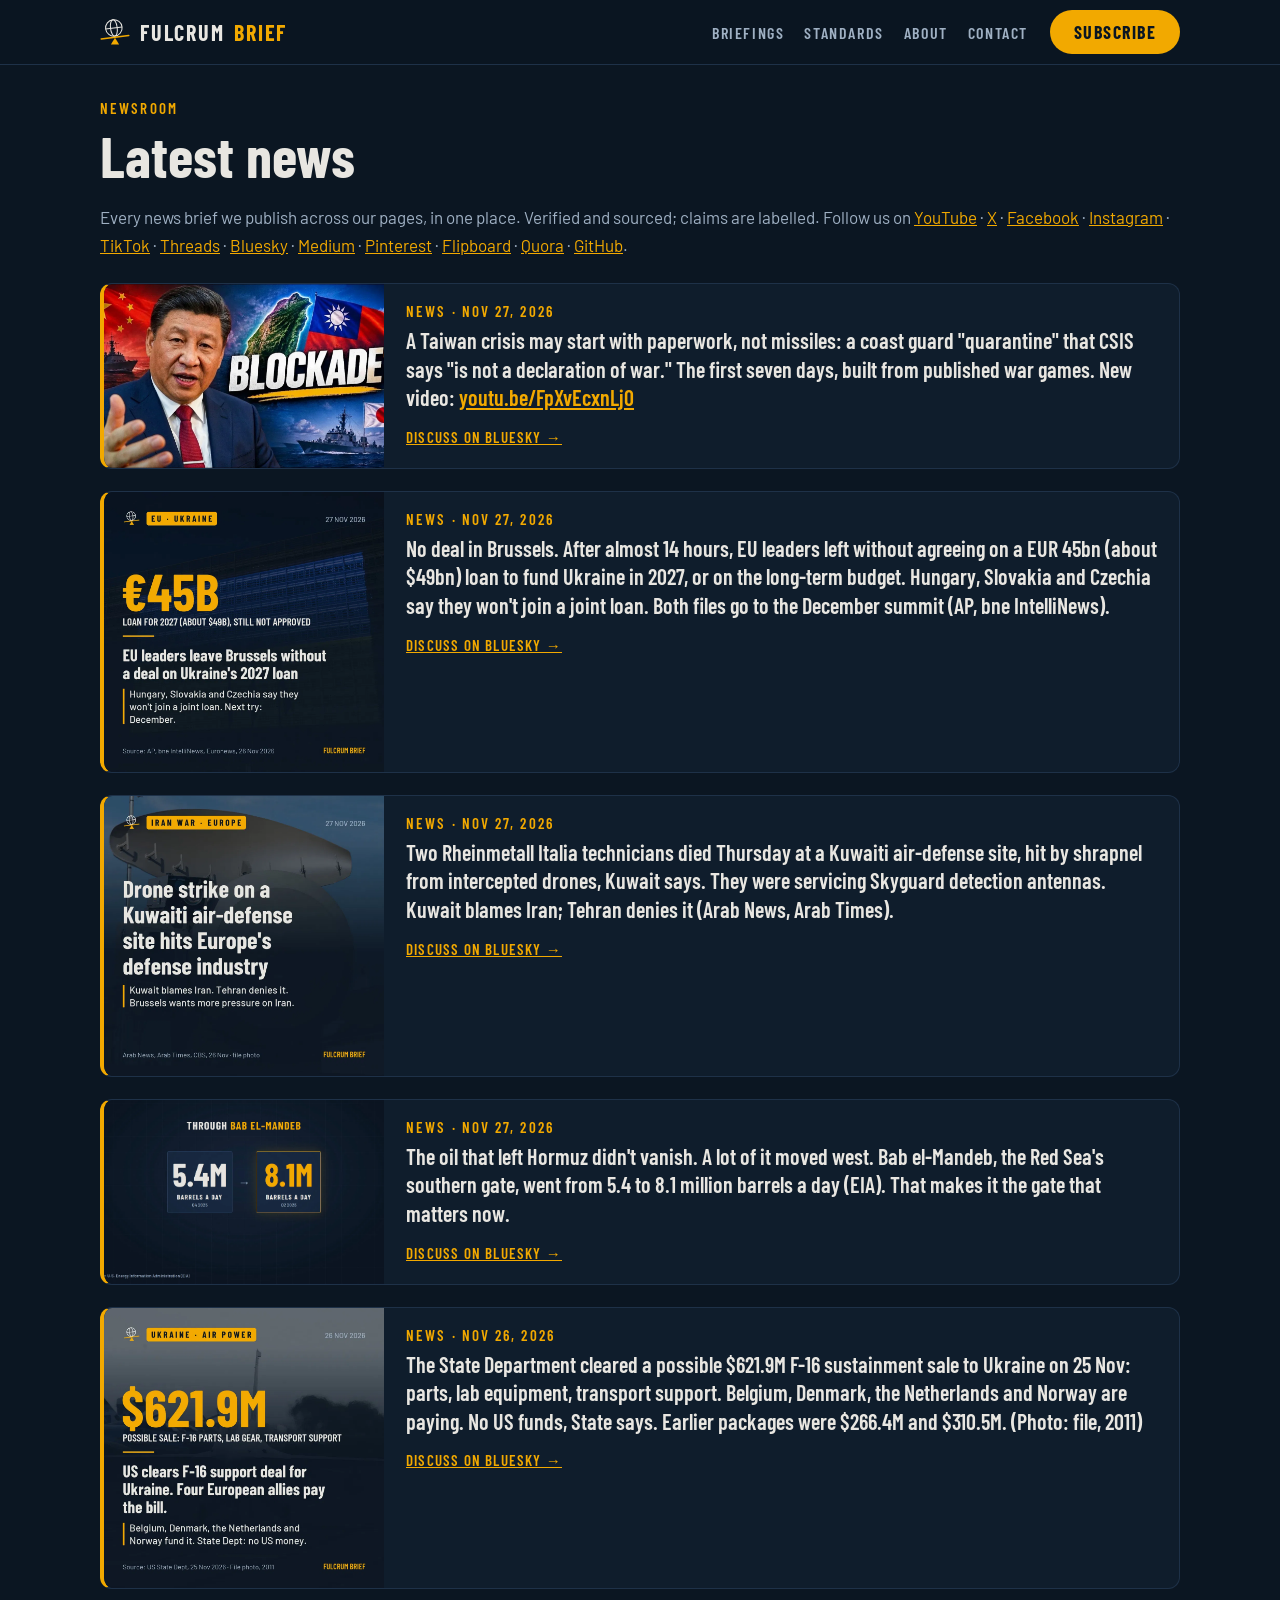
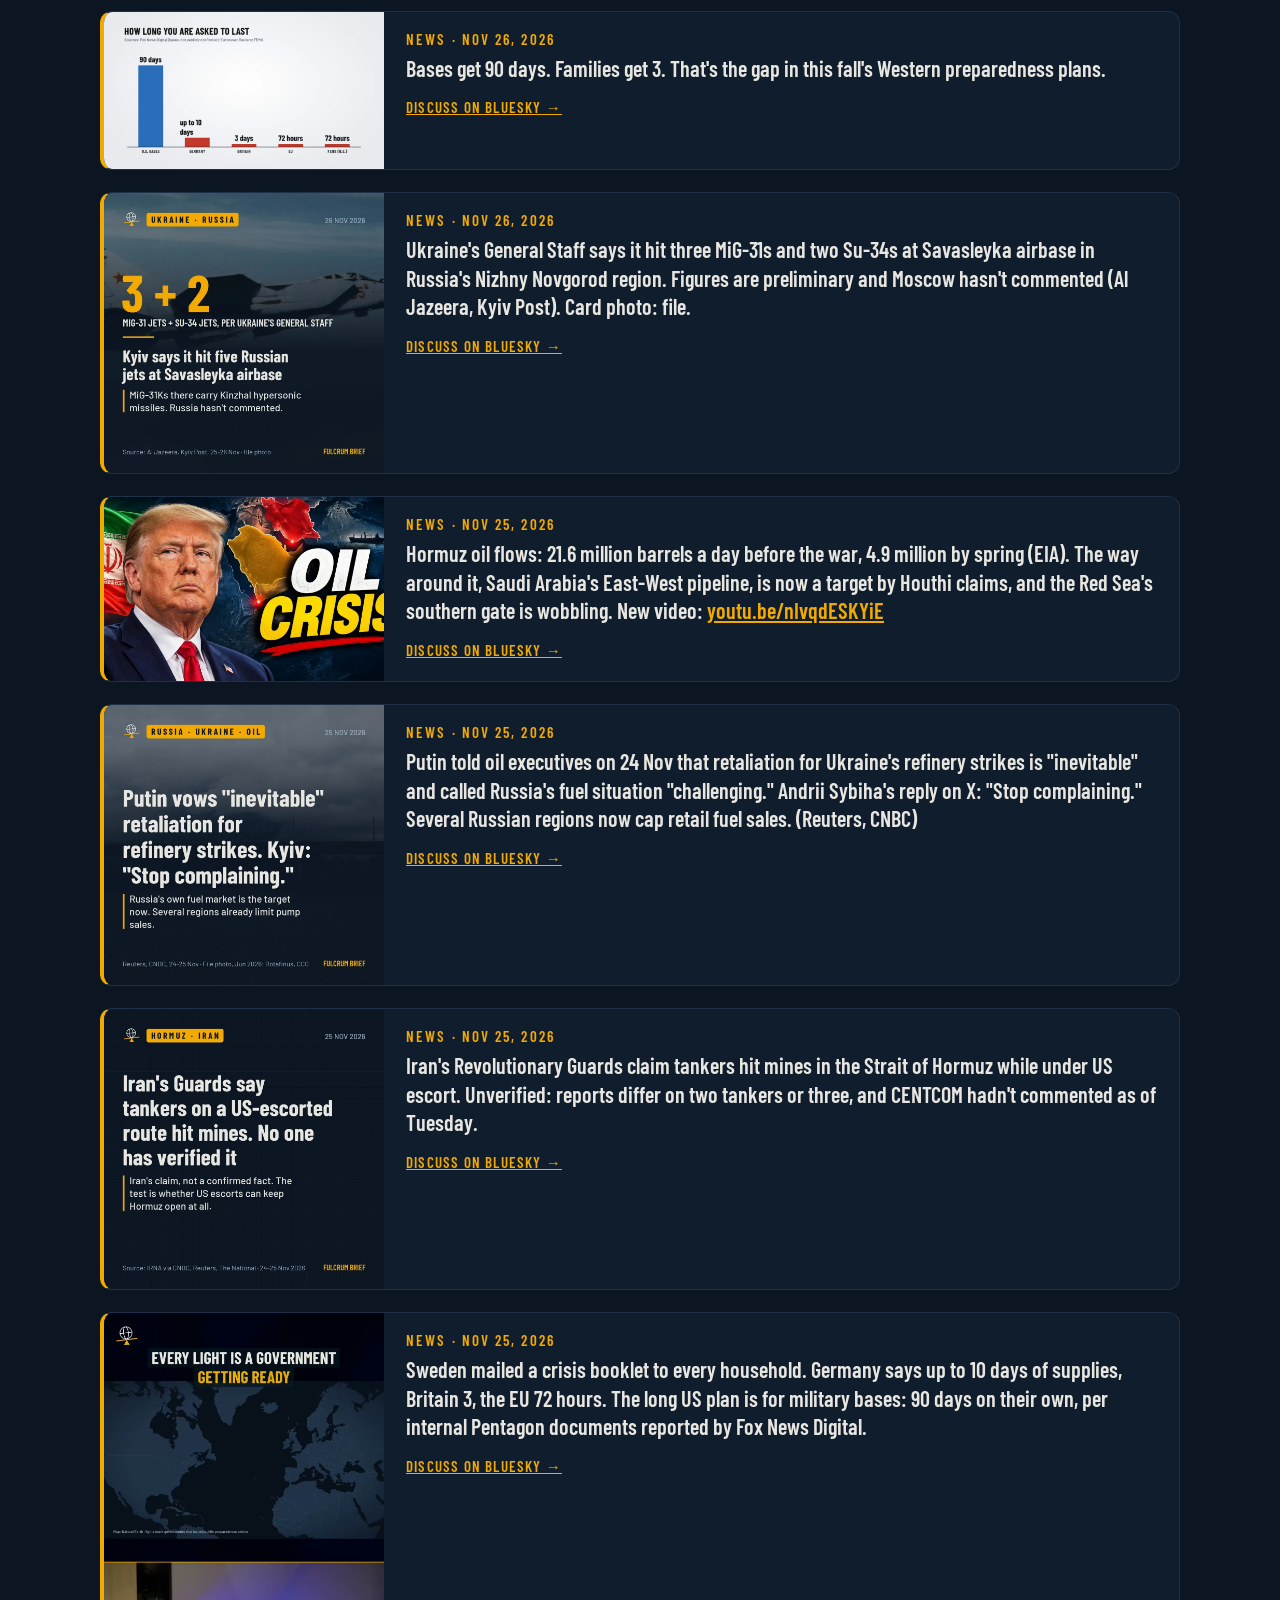
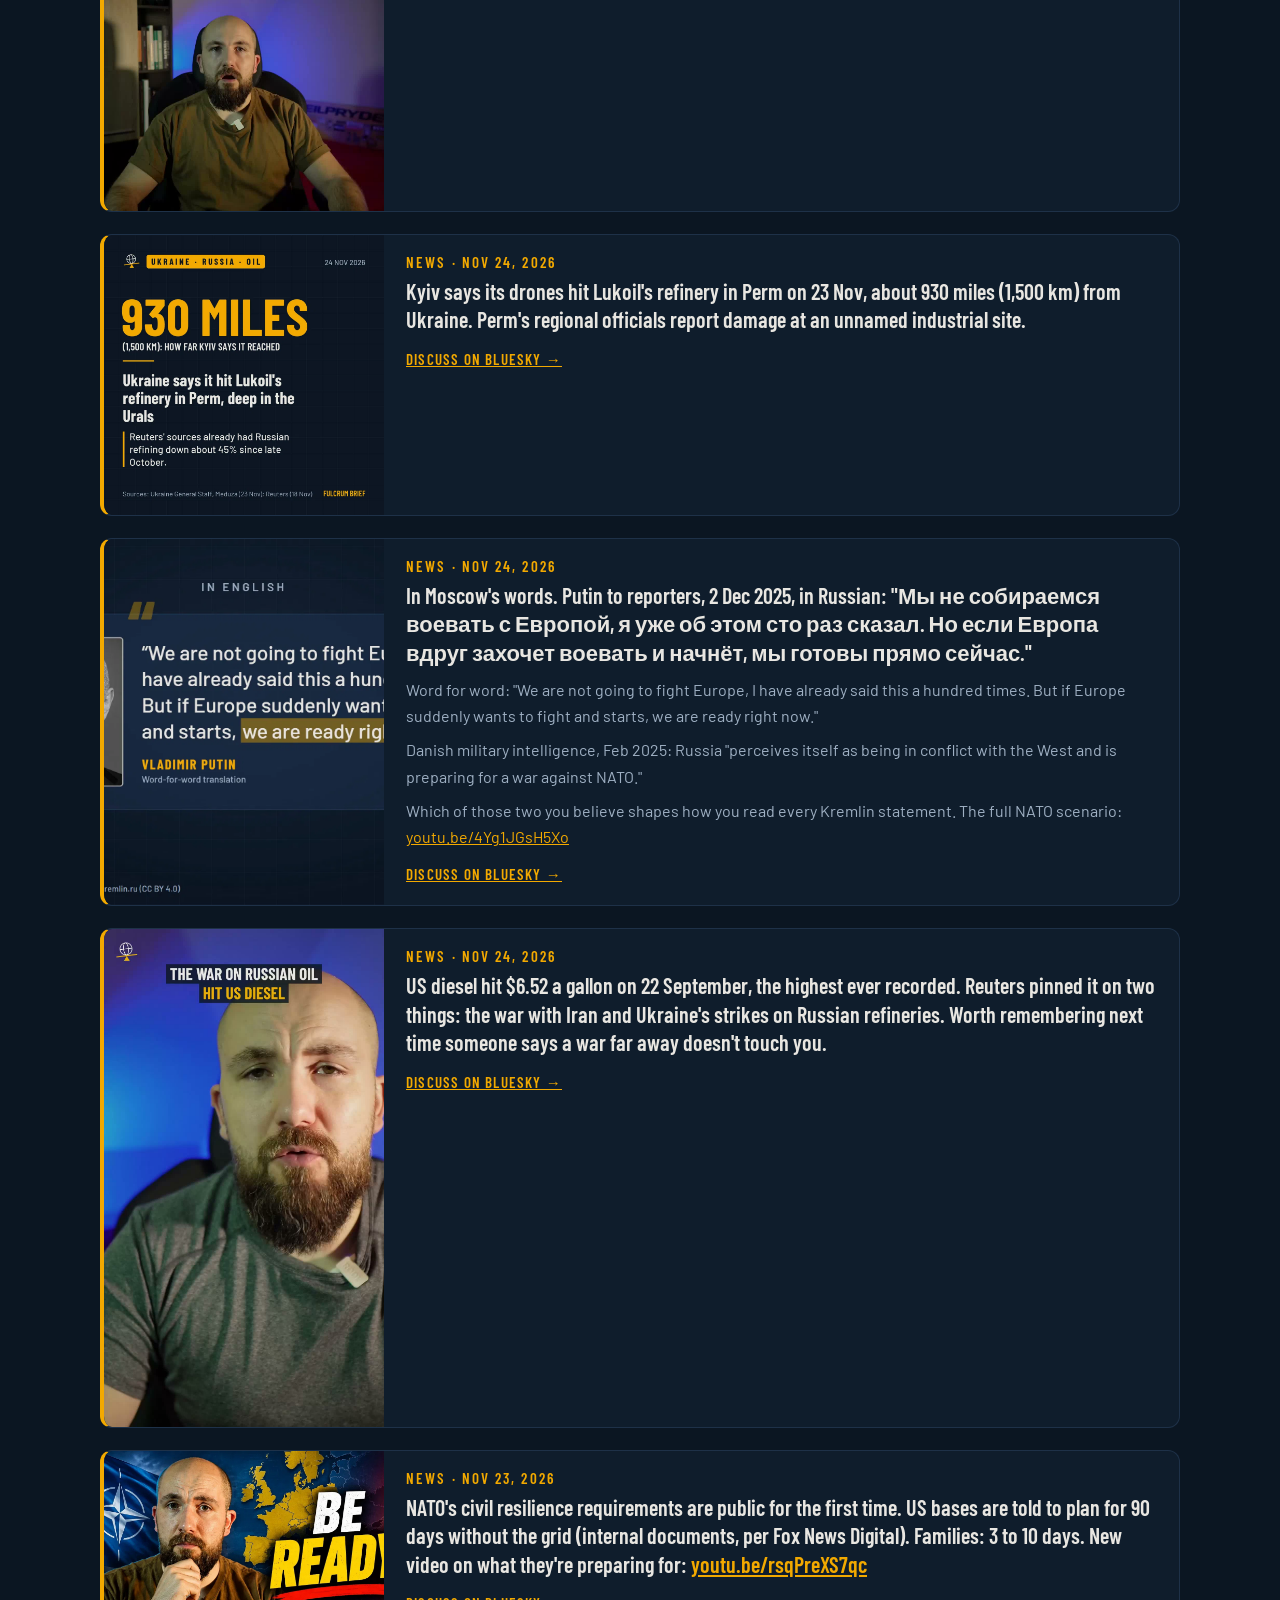
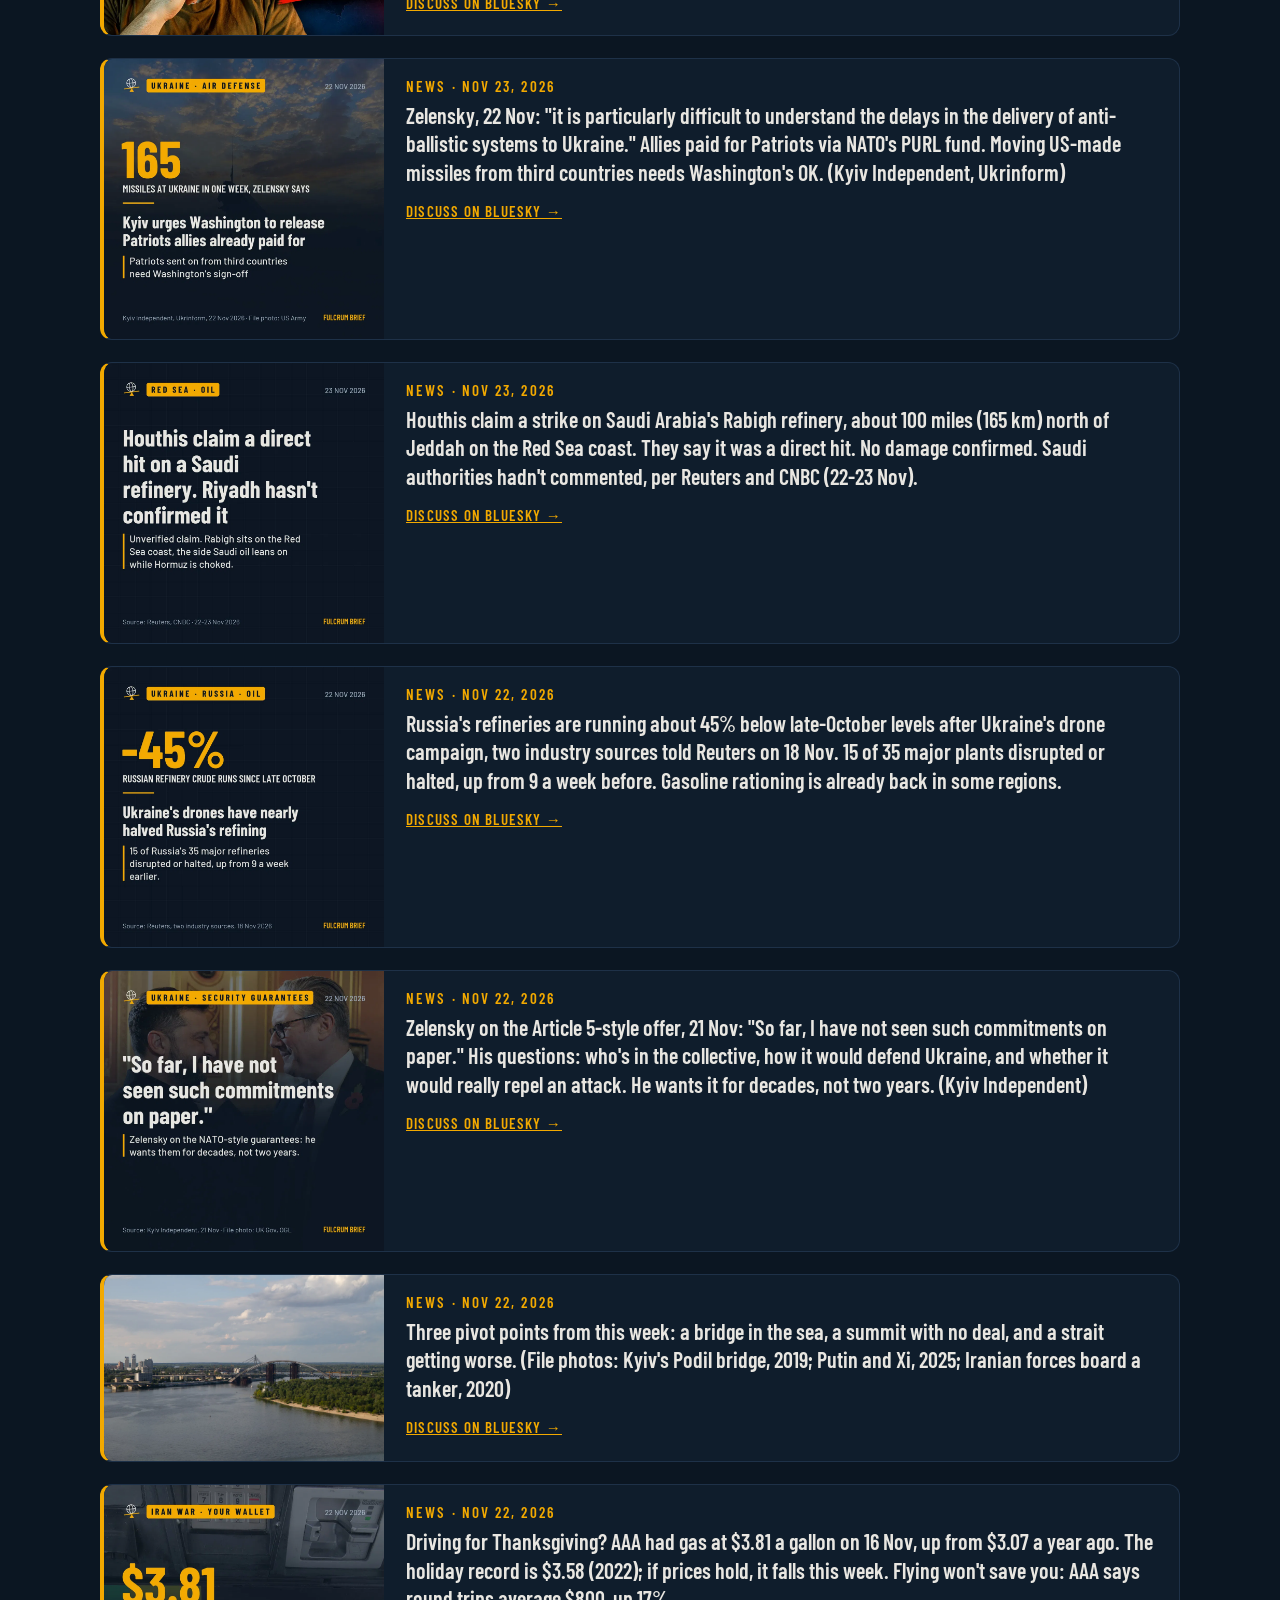
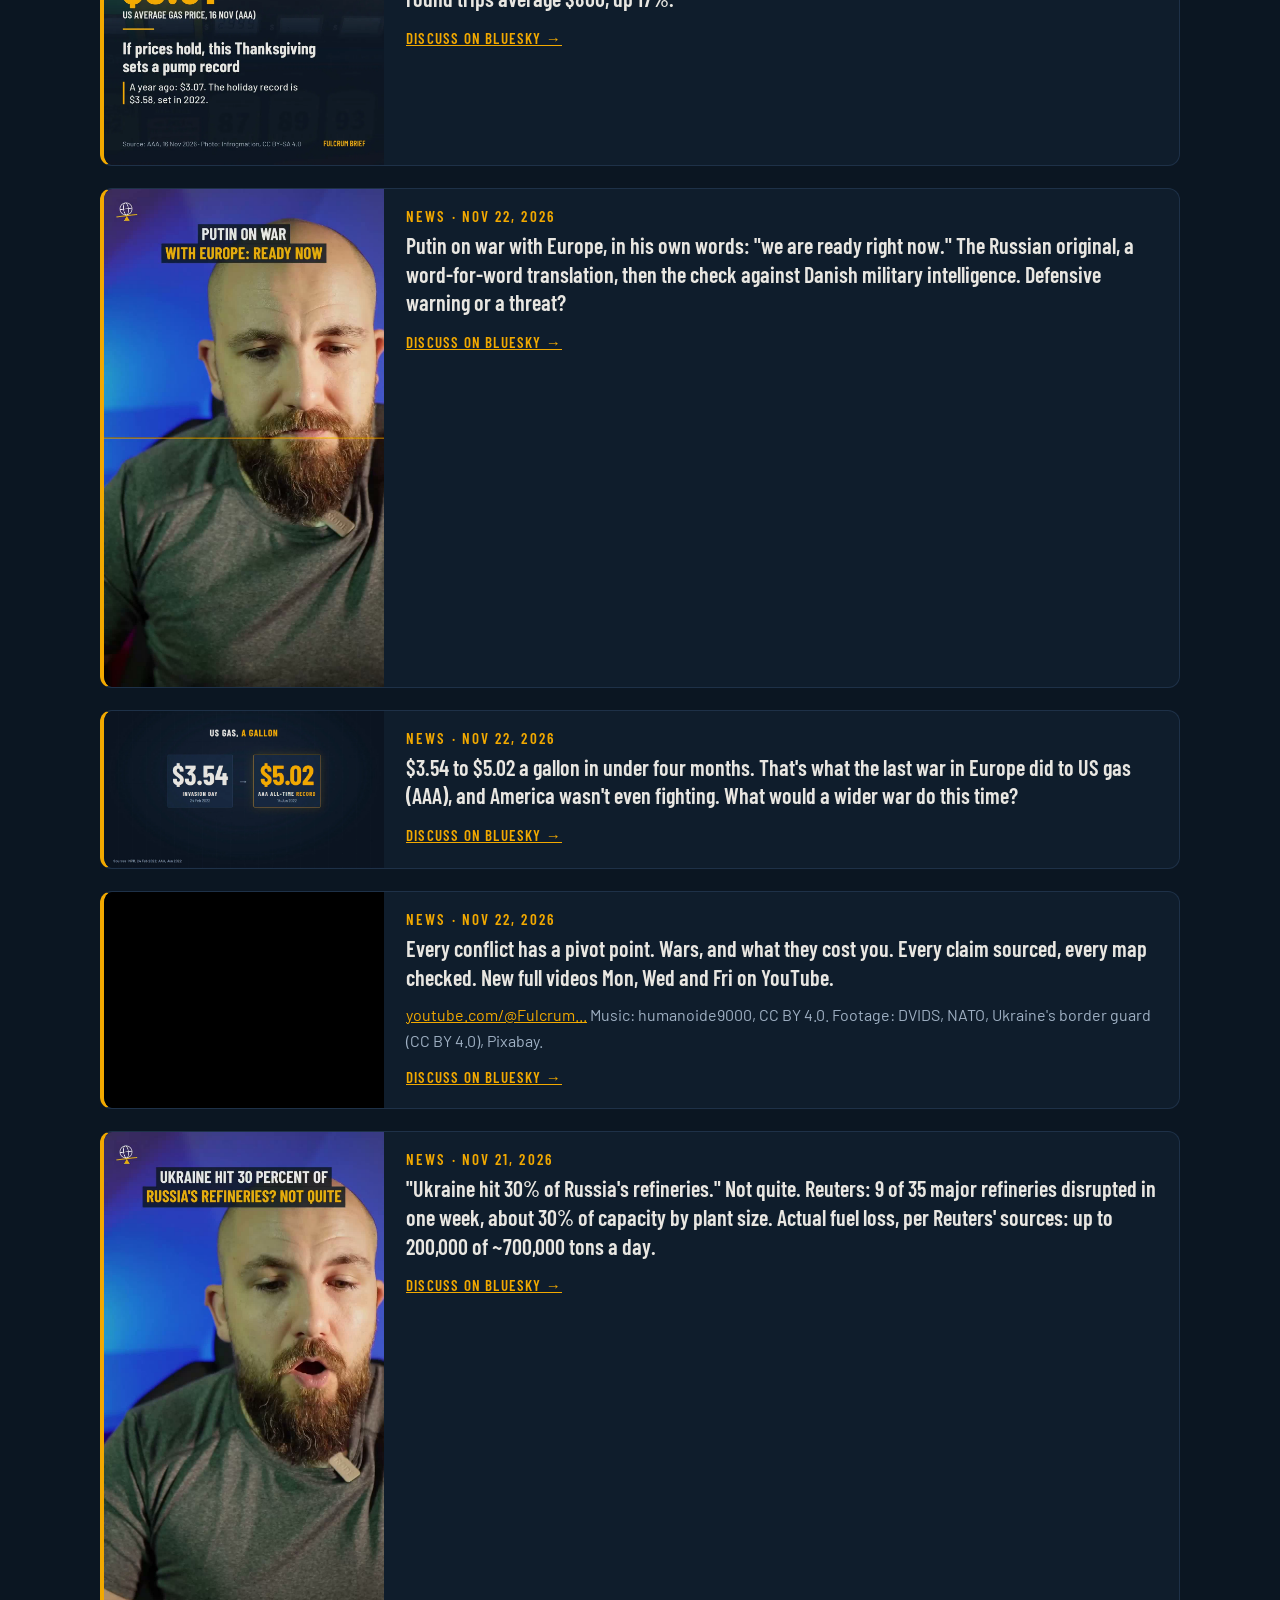
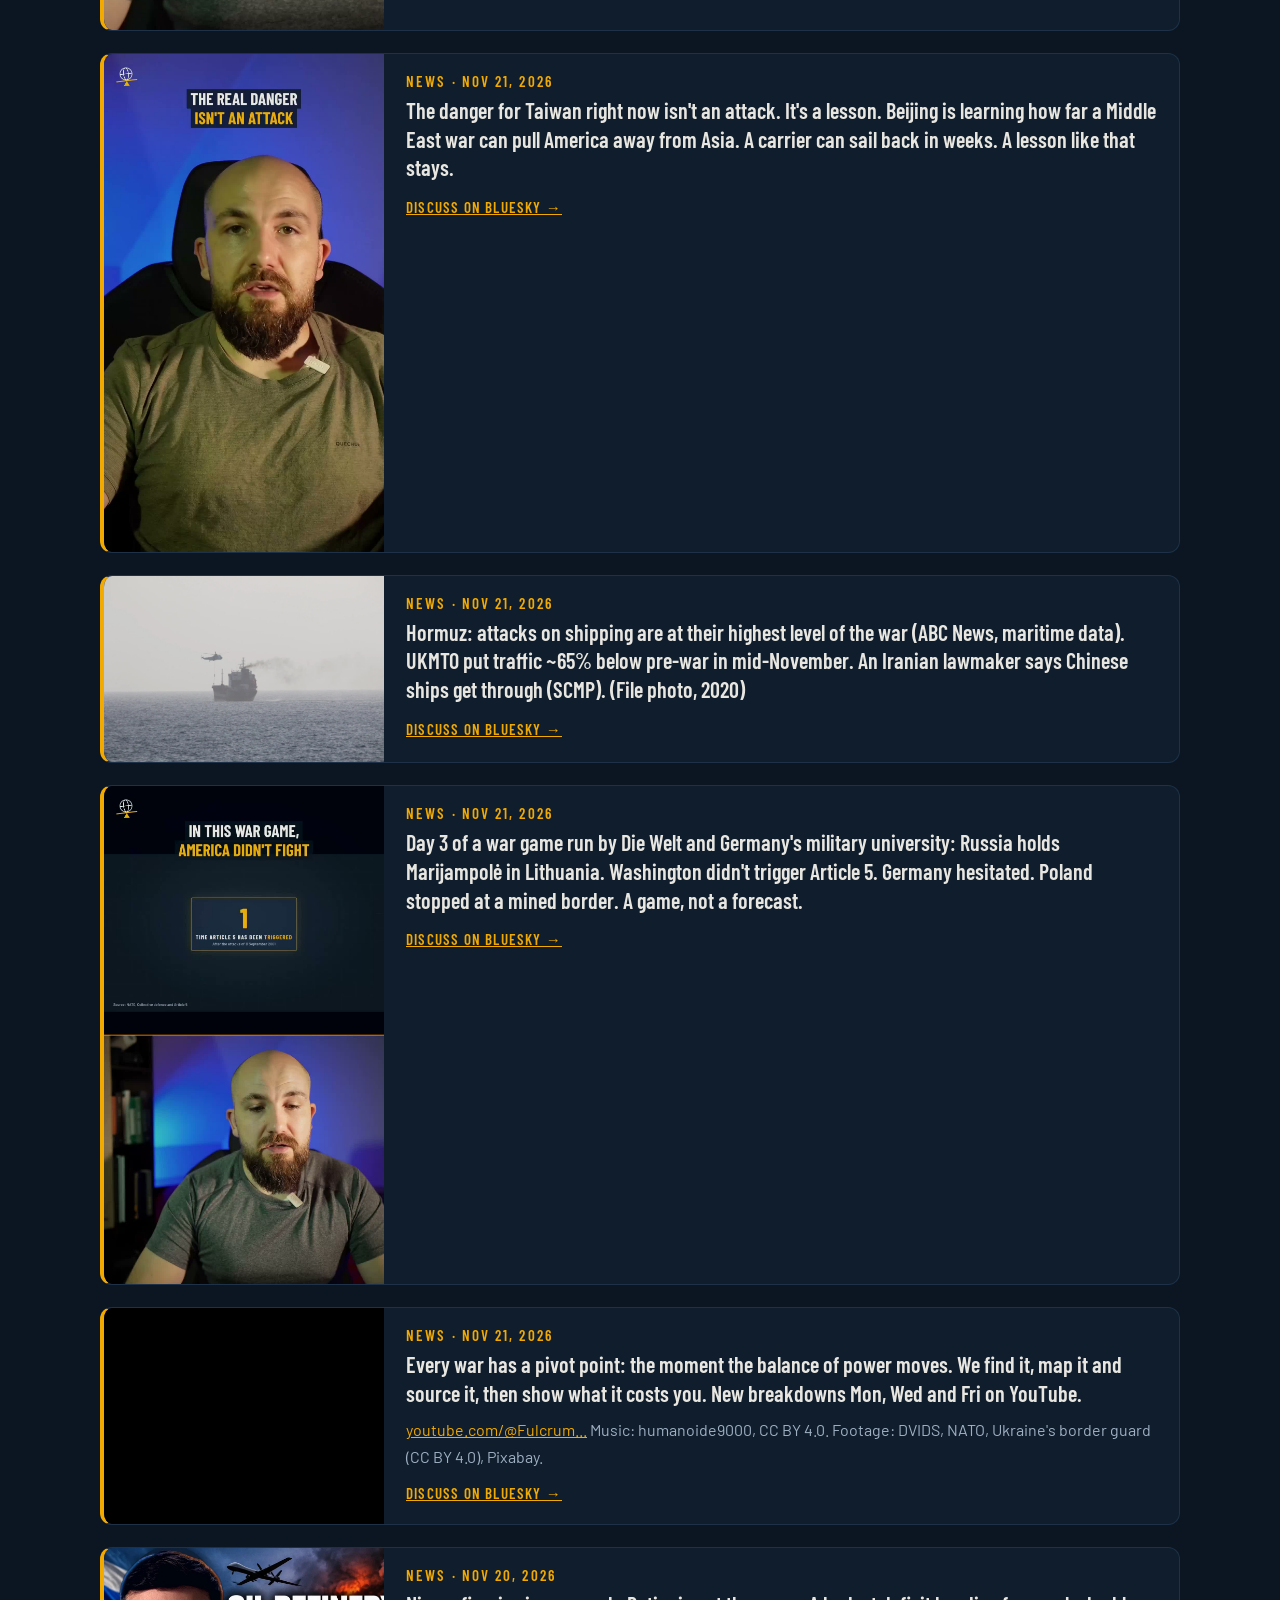
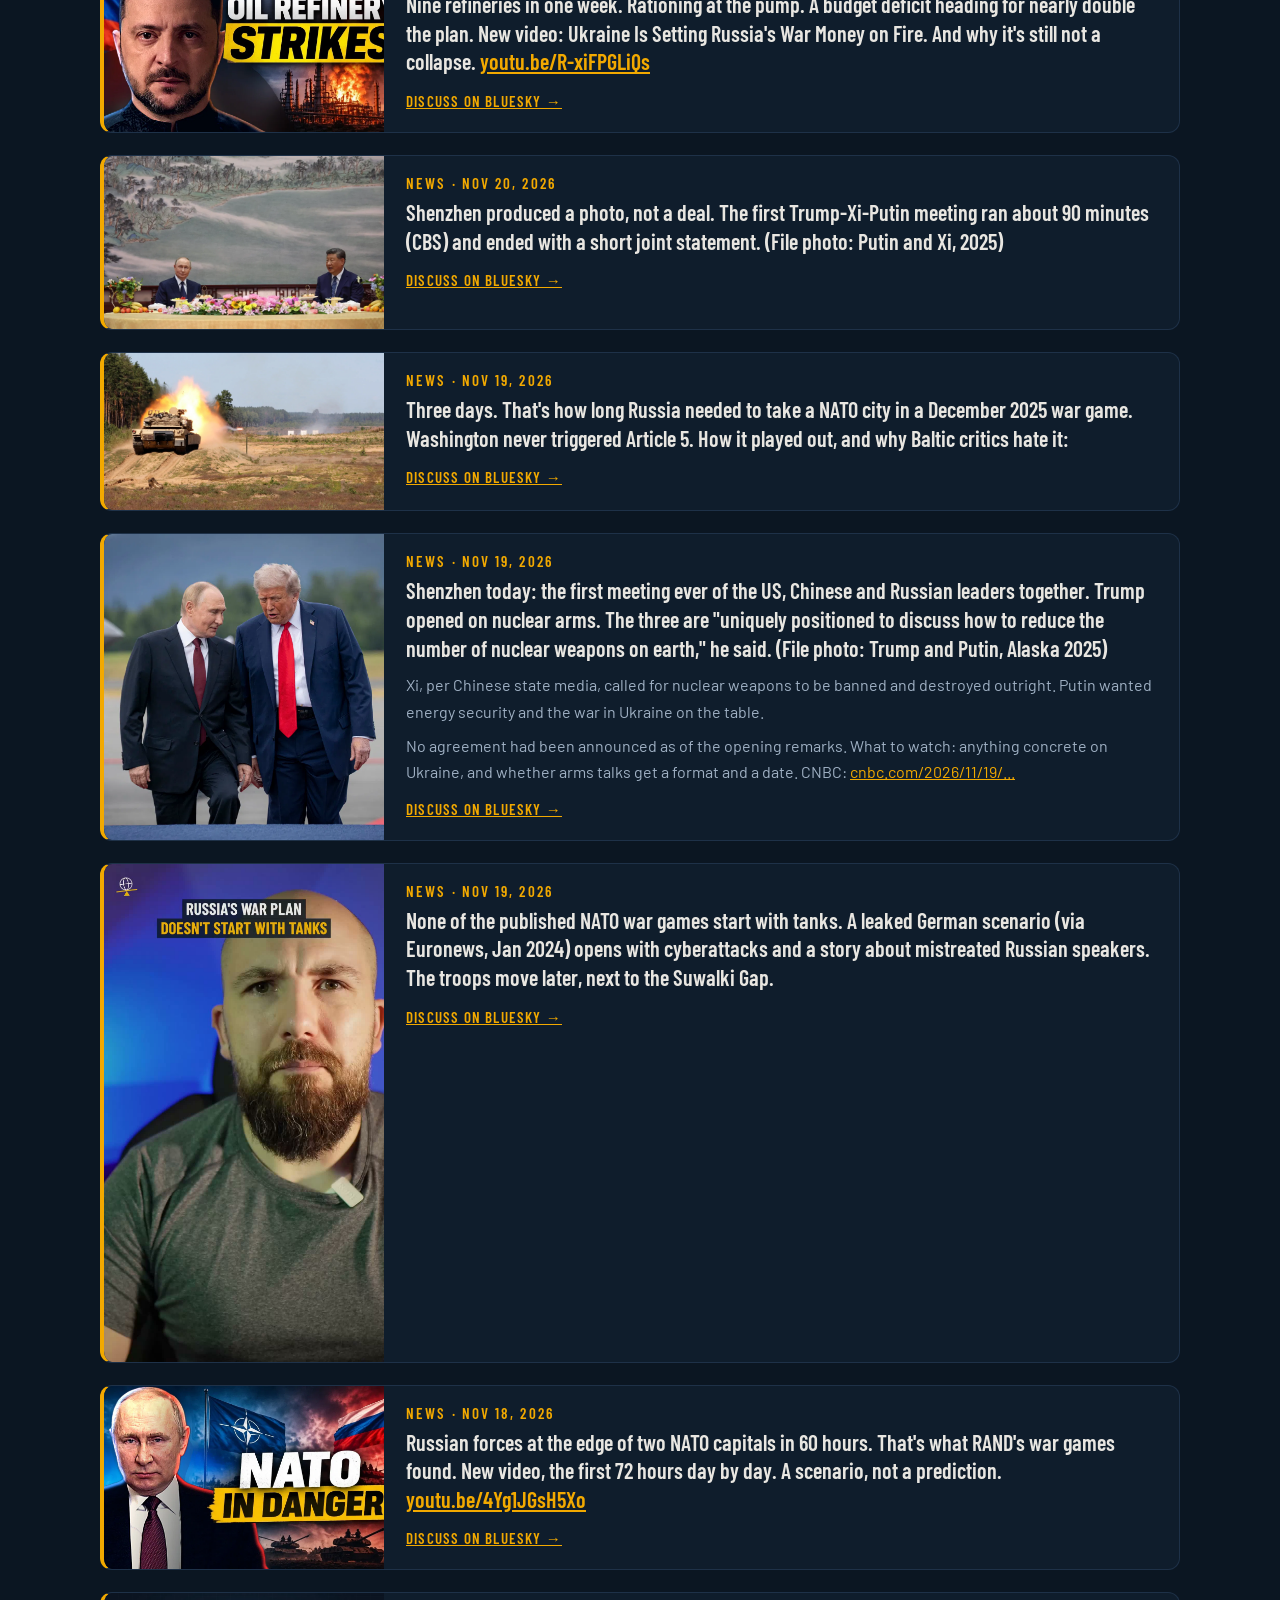
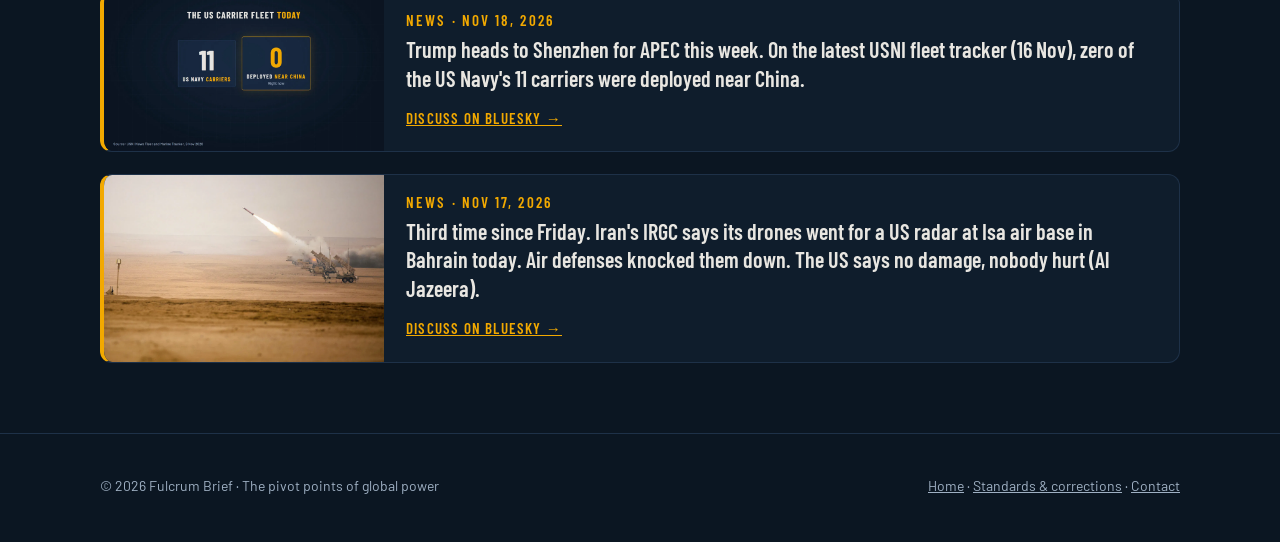
==== commit ec599551: "Update site" ====
--- a/news/index.html
+++ b/news/index.html
@@ -45,7 +45,7 @@
 <article class="item" id="n-3n3cy2vhrly22"><img src="/news/img/3n3cy2vhrly22.jpg" alt="" loading="lazy"><div><span class="kicker">News · Nov 27, 2026</span><p class="lead">A Taiwan crisis may start with paperwork, not missiles: a coast guard &quot;quarantine&quot; that CSIS says &quot;is not a declaration of war.&quot; The first seven days, built from published war games.
 
 New video:
-youtu.be/FpXvEcxnLj0</p><a class="src" href="https://bsky.app/profile/fulcrumbrief.bsky.social/post/3n3cy2vhrly22" target="_blank" rel="noopener">Discuss on Bluesky →</a></div></article>
+<a href="https://youtu.be/FpXvEcxnLj0" target="_blank" rel="noopener">youtu.be/FpXvEcxnLj0</a></p><a class="src" href="https://bsky.app/profile/fulcrumbrief.bsky.social/post/3n3cy2vhrly22" target="_blank" rel="noopener">Discuss on Bluesky →</a></div></article>
 <article class="item" id="n-3n3cszvkqu422"><img src="/news/img/3n3cszvkqu422.jpg" alt="" loading="lazy"><div><span class="kicker">News · Nov 27, 2026</span><p class="lead">No deal in Brussels. After almost 14 hours, EU leaders left without agreeing on a EUR 45bn (about $49bn) loan to fund Ukraine in 2027, or on the long-term budget.
 
 Hungary, Slovakia and Czechia say they won&#x27;t join a joint loan. Both files go to the December summit (AP, bne IntelliNews).</p><a class="src" href="https://bsky.app/profile/fulcrumbrief.bsky.social/post/3n3cszvkqu422" target="_blank" rel="noopener">Discuss on Bluesky →</a></div></article>
@@ -59,7 +59,7 @@
 <article class="item" id="n-3n35x54hgik2i"><img src="/news/img/3n35x54hgik2i.jpg" alt="" loading="lazy"><div><span class="kicker">News · Nov 25, 2026</span><p class="lead">Hormuz oil flows: 21.6 million barrels a day before the war, 4.9 million by spring (EIA). The way around it, Saudi Arabia&#x27;s East-West pipeline, is now a target by Houthi claims, and the Red Sea&#x27;s southern gate is wobbling.
 
 New video:
-youtu.be/nIvqdESKYiE</p><a class="src" href="https://bsky.app/profile/fulcrumbrief.bsky.social/post/3n35x54hgik2i" target="_blank" rel="noopener">Discuss on Bluesky →</a></div></article>
+<a href="https://youtu.be/nIvqdESKYiE" target="_blank" rel="noopener">youtu.be/nIvqdESKYiE</a></p><a class="src" href="https://bsky.app/profile/fulcrumbrief.bsky.social/post/3n35x54hgik2i" target="_blank" rel="noopener">Discuss on Bluesky →</a></div></article>
 <article class="item" id="n-3n35umja3qs2d"><img src="/news/img/3n35umja3qs2d.jpg" alt="" loading="lazy"><div><span class="kicker">News · Nov 25, 2026</span><p class="lead">Putin told oil executives on 24 Nov that retaliation for Ukraine&#x27;s refinery strikes is &quot;inevitable&quot; and called Russia&#x27;s fuel situation &quot;challenging.&quot;
 
 Andrii Sybiha&#x27;s reply on X: &quot;Stop complaining.&quot;
@@ -70,13 +70,13 @@
 
 The long US plan is for military bases: 90 days on their own, per internal Pentagon documents reported by Fox News Digital.</p><a class="src" href="https://bsky.app/profile/fulcrumbrief.bsky.social/post/3n35d36ftul2x" target="_blank" rel="noopener">Discuss on Bluesky →</a></div></article>
 <article class="item" id="n-3n33bnanayz2j"><img src="/news/img/3n33bnanayz2j.jpg" alt="" loading="lazy"><div><span class="kicker">News · Nov 24, 2026</span><p class="lead">Kyiv says its drones hit Lukoil&#x27;s refinery in Perm on 23 Nov, about 930 miles (1,500 km) from Ukraine. Perm&#x27;s regional officials report damage at an unnamed industrial site.</p><a class="src" href="https://bsky.app/profile/fulcrumbrief.bsky.social/post/3n33bnanayz2j" target="_blank" rel="noopener">Discuss on Bluesky →</a></div></article>
-<article class="item" id="n-3n334nbo2oi23"><img src="/news/img/3n334nbo2oi23.jpg" alt="" loading="lazy"><div><span class="kicker">News · Nov 24, 2026</span><p class="lead">In Moscow&#x27;s words. Putin to reporters, 2 Dec 2025, in Russian: &quot;Мы не собираемся воевать с Европой, я уже об этом сто раз сказал. Но если Европа вдруг захочет воевать и начнёт, мы готовы прямо сейчас.&quot;</p><p>Word for word: &quot;We are not going to fight Europe, I have already said this a hundred times. But if Europe suddenly wants to fight and starts, we are ready right now.&quot;</p><p>Danish military intelligence, Feb 2025: Russia &quot;perceives itself as being in conflict with the West and is preparing for a war against NATO.&quot;</p><p>Which of those two you believe shapes how you read every Kremlin statement. The full NATO scenario: youtu.be/4Yg1JGsH5Xo</p><a class="src" href="https://bsky.app/profile/fulcrumbrief.bsky.social/post/3n334nbo2oi23" target="_blank" rel="noopener">Discuss on Bluesky →</a></div></article>
+<article class="item" id="n-3n334nbo2oi23"><img src="/news/img/3n334nbo2oi23.jpg" alt="" loading="lazy"><div><span class="kicker">News · Nov 24, 2026</span><p class="lead">In Moscow&#x27;s words. Putin to reporters, 2 Dec 2025, in Russian: &quot;Мы не собираемся воевать с Европой, я уже об этом сто раз сказал. Но если Европа вдруг захочет воевать и начнёт, мы готовы прямо сейчас.&quot;</p><p>Word for word: &quot;We are not going to fight Europe, I have already said this a hundred times. But if Europe suddenly wants to fight and starts, we are ready right now.&quot;</p><p>Danish military intelligence, Feb 2025: Russia &quot;perceives itself as being in conflict with the West and is preparing for a war against NATO.&quot;</p><p>Which of those two you believe shapes how you read every Kremlin statement. The full NATO scenario: <a href="https://youtu.be/4Yg1JGsH5Xo" target="_blank" rel="noopener">youtu.be/4Yg1JGsH5Xo</a></p><a class="src" href="https://bsky.app/profile/fulcrumbrief.bsky.social/post/3n334nbo2oi23" target="_blank" rel="noopener">Discuss on Bluesky →</a></div></article>
 <article class="item" id="n-3n32qvwl2m42q"><img src="/news/img/3n32qvwl2m42q.jpg" alt="" loading="lazy"><div><span class="kicker">News · Nov 24, 2026</span><p class="lead">US diesel hit $6.52 a gallon on 22 September, the highest ever recorded. Reuters pinned it on two things: the war with Iran and Ukraine&#x27;s strikes on Russian refineries. Worth remembering next time someone says a war far away doesn&#x27;t touch you.</p><a class="src" href="https://bsky.app/profile/fulcrumbrief.bsky.social/post/3n32qvwl2m42q" target="_blank" rel="noopener">Discuss on Bluesky →</a></div></article>
 <article class="item" id="n-3n2yw7gw7xn2k"><img src="/news/img/3n2yw7gw7xn2k.jpg" alt="" loading="lazy"><div><span class="kicker">News · Nov 23, 2026</span><p class="lead">NATO&#x27;s civil resilience requirements are public for the first time. US bases are told to plan for 90 days without the grid (internal documents, per Fox News Digital). Families: 3 to 10 days.
 
 New video on what they&#x27;re preparing for:
 
-youtu.be/rsqPreXS7qc</p><a class="src" href="https://bsky.app/profile/fulcrumbrief.bsky.social/post/3n2yw7gw7xn2k" target="_blank" rel="noopener">Discuss on Bluesky →</a></div></article>
+<a href="https://youtu.be/rsqPreXS7qc" target="_blank" rel="noopener">youtu.be/rsqPreXS7qc</a></p><a class="src" href="https://bsky.app/profile/fulcrumbrief.bsky.social/post/3n2yw7gw7xn2k" target="_blank" rel="noopener">Discuss on Bluesky →</a></div></article>
 <article class="item" id="n-3n2yv3ezwbz23"><img src="/news/img/3n2yv3ezwbz23.jpg" alt="" loading="lazy"><div><span class="kicker">News · Nov 23, 2026</span><p class="lead">Zelensky, 22 Nov: &quot;it is particularly difficult to understand the delays in the delivery of anti-ballistic systems to Ukraine.&quot;
 
 Allies paid for Patriots via NATO&#x27;s PURL fund. Moving US-made missiles from third countries needs Washington&#x27;s OK. (Kyiv Independent, Ukrinform)</p><a class="src" href="https://bsky.app/profile/fulcrumbrief.bsky.social/post/3n2yv3ezwbz23" target="_blank" rel="noopener">Discuss on Bluesky →</a></div></article>
@@ -103,7 +103,7 @@
 What would a wider war do this time?</p><a class="src" href="https://bsky.app/profile/fulcrumbrief.bsky.social/post/3n2vobaasbu2v" target="_blank" rel="noopener">Discuss on Bluesky →</a></div></article>
 <article class="item" id="n-3n2vnypasbk2s"><img src="/news/img/3n2vnypasbk2s.jpg" alt="" loading="lazy"><div><span class="kicker">News · Nov 22, 2026</span><p class="lead">Every conflict has a pivot point.
 
-Wars, and what they cost you. Every claim sourced, every map checked. New full videos Mon, Wed and Fri on YouTube.</p><p>youtube.com/@Fulcrum...
+Wars, and what they cost you. Every claim sourced, every map checked. New full videos Mon, Wed and Fri on YouTube.</p><p><a href="https://www.youtube.com/@FulcrumBrief" target="_blank" rel="noopener">youtube.com/@Fulcrum...</a>
 
 Music: humanoide9000, CC BY 4.0. Footage: DVIDS, NATO, Ukraine&#x27;s border guard (CC BY 4.0), Pixabay.</p><a class="src" href="https://bsky.app/profile/fulcrumbrief.bsky.social/post/3n2vnypasbk2s" target="_blank" rel="noopener">Discuss on Bluesky →</a></div></article>
 <article class="item" id="n-3n2tzqs7wr32z"><img src="/news/img/3n2tzqs7wr32z.jpg" alt="" loading="lazy"><div><span class="kicker">News · Nov 21, 2026</span><p class="lead">&quot;Ukraine hit 30% of Russia&#x27;s refineries.&quot; Not quite.
@@ -122,14 +122,14 @@
 Washington didn&#x27;t trigger Article 5. Germany hesitated. Poland stopped at a mined border. A game, not a forecast.</p><a class="src" href="https://bsky.app/profile/fulcrumbrief.bsky.social/post/3n2tiyf4moc2g" target="_blank" rel="noopener">Discuss on Bluesky →</a></div></article>
 <article class="item" id="n-3n2thlnyr6b2d"><img src="/news/img/3n2thlnyr6b2d.jpg" alt="" loading="lazy"><div><span class="kicker">News · Nov 21, 2026</span><p class="lead">Every war has a pivot point: the moment the balance of power moves.
 
-We find it, map it and source it, then show what it costs you. New breakdowns Mon, Wed and Fri on YouTube.</p><p>youtube.com/@Fulcrum...
+We find it, map it and source it, then show what it costs you. New breakdowns Mon, Wed and Fri on YouTube.</p><p><a href="https://www.youtube.com/@FulcrumBrief" target="_blank" rel="noopener">youtube.com/@Fulcrum...</a>
 
 Music: humanoide9000, CC BY 4.0. Footage: DVIDS, NATO, Ukraine&#x27;s border guard (CC BY 4.0), Pixabay.</p><a class="src" href="https://bsky.app/profile/fulcrumbrief.bsky.social/post/3n2thlnyr6b2d" target="_blank" rel="noopener">Discuss on Bluesky →</a></div></article>
 <article class="item" id="n-3n2ressozit2s"><img src="/news/img/3n2ressozit2s.jpg" alt="" loading="lazy"><div><span class="kicker">News · Nov 20, 2026</span><p class="lead">Nine refineries in one week. Rationing at the pump. A budget deficit heading for nearly double the plan.
 
 New video: Ukraine Is Setting Russia&#x27;s War Money on Fire. And why it&#x27;s still not a collapse.
 
-youtu.be/R-xiFPGLiQs</p><a class="src" href="https://bsky.app/profile/fulcrumbrief.bsky.social/post/3n2ressozit2s" target="_blank" rel="noopener">Discuss on Bluesky →</a></div></article>
+<a href="https://youtu.be/R-xiFPGLiQs" target="_blank" rel="noopener">youtu.be/R-xiFPGLiQs</a></p><a class="src" href="https://bsky.app/profile/fulcrumbrief.bsky.social/post/3n2ressozit2s" target="_blank" rel="noopener">Discuss on Bluesky →</a></div></article>
 <article class="item" id="n-3n2qvpnis2v2u"><img src="/news/img/3n2qvpnis2v2u.jpg" alt="" loading="lazy"><div><span class="kicker">News · Nov 20, 2026</span><p class="lead">Shenzhen produced a photo, not a deal. The first Trump-Xi-Putin meeting ran about 90 minutes (CBS) and ended with a short joint statement.
 
 (File photo: Putin and Xi, 2025)</p><a class="src" href="https://bsky.app/profile/fulcrumbrief.bsky.social/post/3n2qvpnis2v2u" target="_blank" rel="noopener">Discuss on Bluesky →</a></div></article>
@@ -142,7 +142,7 @@
 
 (File photo: Trump and Putin, Alaska 2025)</p><p>Xi, per Chinese state media, called for nuclear weapons to be banned and destroyed outright. Putin wanted energy security and the war in Ukraine on the table.</p><p>No agreement had been announced as of the opening remarks. What to watch: anything concrete on Ukraine, and whether arms talks get a format and a date.
 
-CNBC: cnbc.com/2026/11/19/...</p><a class="src" href="https://bsky.app/profile/fulcrumbrief.bsky.social/post/3n2ofapbz7i2o" target="_blank" rel="noopener">Discuss on Bluesky →</a></div></article>
+CNBC: <a href="https://www.cnbc.com/2026/11/19/trump-xi-putin-trilateral-meeting-china.html" target="_blank" rel="noopener">cnbc.com/2026/11/19/...</a></p><a class="src" href="https://bsky.app/profile/fulcrumbrief.bsky.social/post/3n2ofapbz7i2o" target="_blank" rel="noopener">Discuss on Bluesky →</a></div></article>
 <article class="item" id="n-3n2od5swhag23"><img src="/news/img/3n2od5swhag23.jpg" alt="" loading="lazy"><div><span class="kicker">News · Nov 19, 2026</span><p class="lead">None of the published NATO war games start with tanks.
 
 A leaked German scenario (via Euronews, Jan 2024) opens with cyberattacks and a story about mistreated Russian speakers. The troops move later, next to the Suwalki Gap.</p><a class="src" href="https://bsky.app/profile/fulcrumbrief.bsky.social/post/3n2od5swhag23" target="_blank" rel="noopener">Discuss on Bluesky →</a></div></article>
@@ -150,7 +150,7 @@
 
 New video, the first 72 hours day by day. A scenario, not a prediction.
 
-youtu.be/4Yg1JGsH5Xo</p><a class="src" href="https://bsky.app/profile/fulcrumbrief.bsky.social/post/3n2mdum3q322t" target="_blank" rel="noopener">Discuss on Bluesky →</a></div></article>
+<a href="https://youtu.be/4Yg1JGsH5Xo" target="_blank" rel="noopener">youtu.be/4Yg1JGsH5Xo</a></p><a class="src" href="https://bsky.app/profile/fulcrumbrief.bsky.social/post/3n2mdum3q322t" target="_blank" rel="noopener">Discuss on Bluesky →</a></div></article>
 <article class="item" id="n-3n2lpqwbmpd2d"><img src="/news/img/3n2lpqwbmpd2d.jpg" alt="" loading="lazy"><div><span class="kicker">News · Nov 18, 2026</span><p class="lead">Trump heads to Shenzhen for APEC this week. On the latest USNI fleet tracker (16 Nov), zero of the US Navy&#x27;s 11 carriers were deployed near China.</p><a class="src" href="https://bsky.app/profile/fulcrumbrief.bsky.social/post/3n2lpqwbmpd2d" target="_blank" rel="noopener">Discuss on Bluesky →</a></div></article>
 <article class="item" id="n-3n2jjdzbpc422"><img src="/news/img/3n2jjdzbpc422.jpg" alt="" loading="lazy"><div><span class="kicker">News · Nov 17, 2026</span><p class="lead">Third time since Friday. Iran&#x27;s IRGC says its drones went for a US radar at Isa air base in Bahrain today. Air defenses knocked them down. The US says no damage, nobody hurt (Al Jazeera).</p><a class="src" href="https://bsky.app/profile/fulcrumbrief.bsky.social/post/3n2jjdzbpc422" target="_blank" rel="noopener">Discuss on Bluesky →</a></div></article>
 </div>
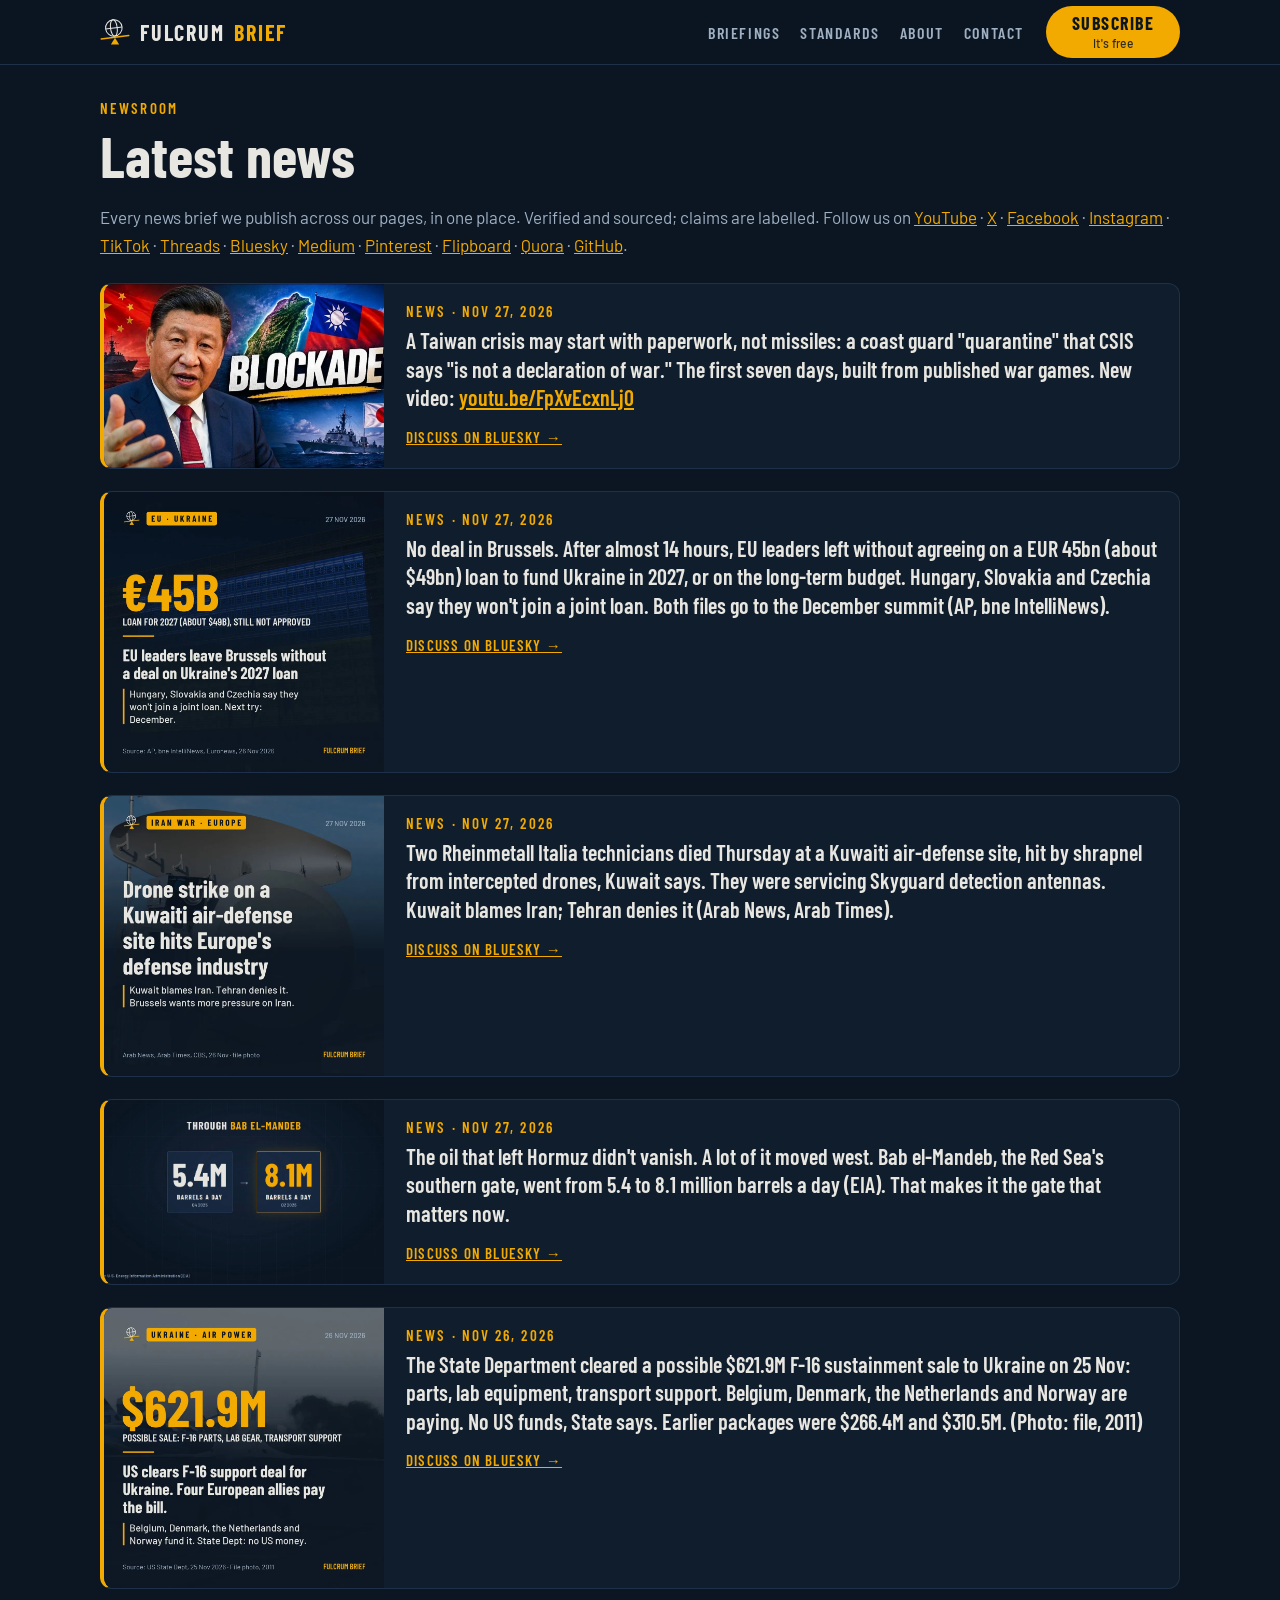
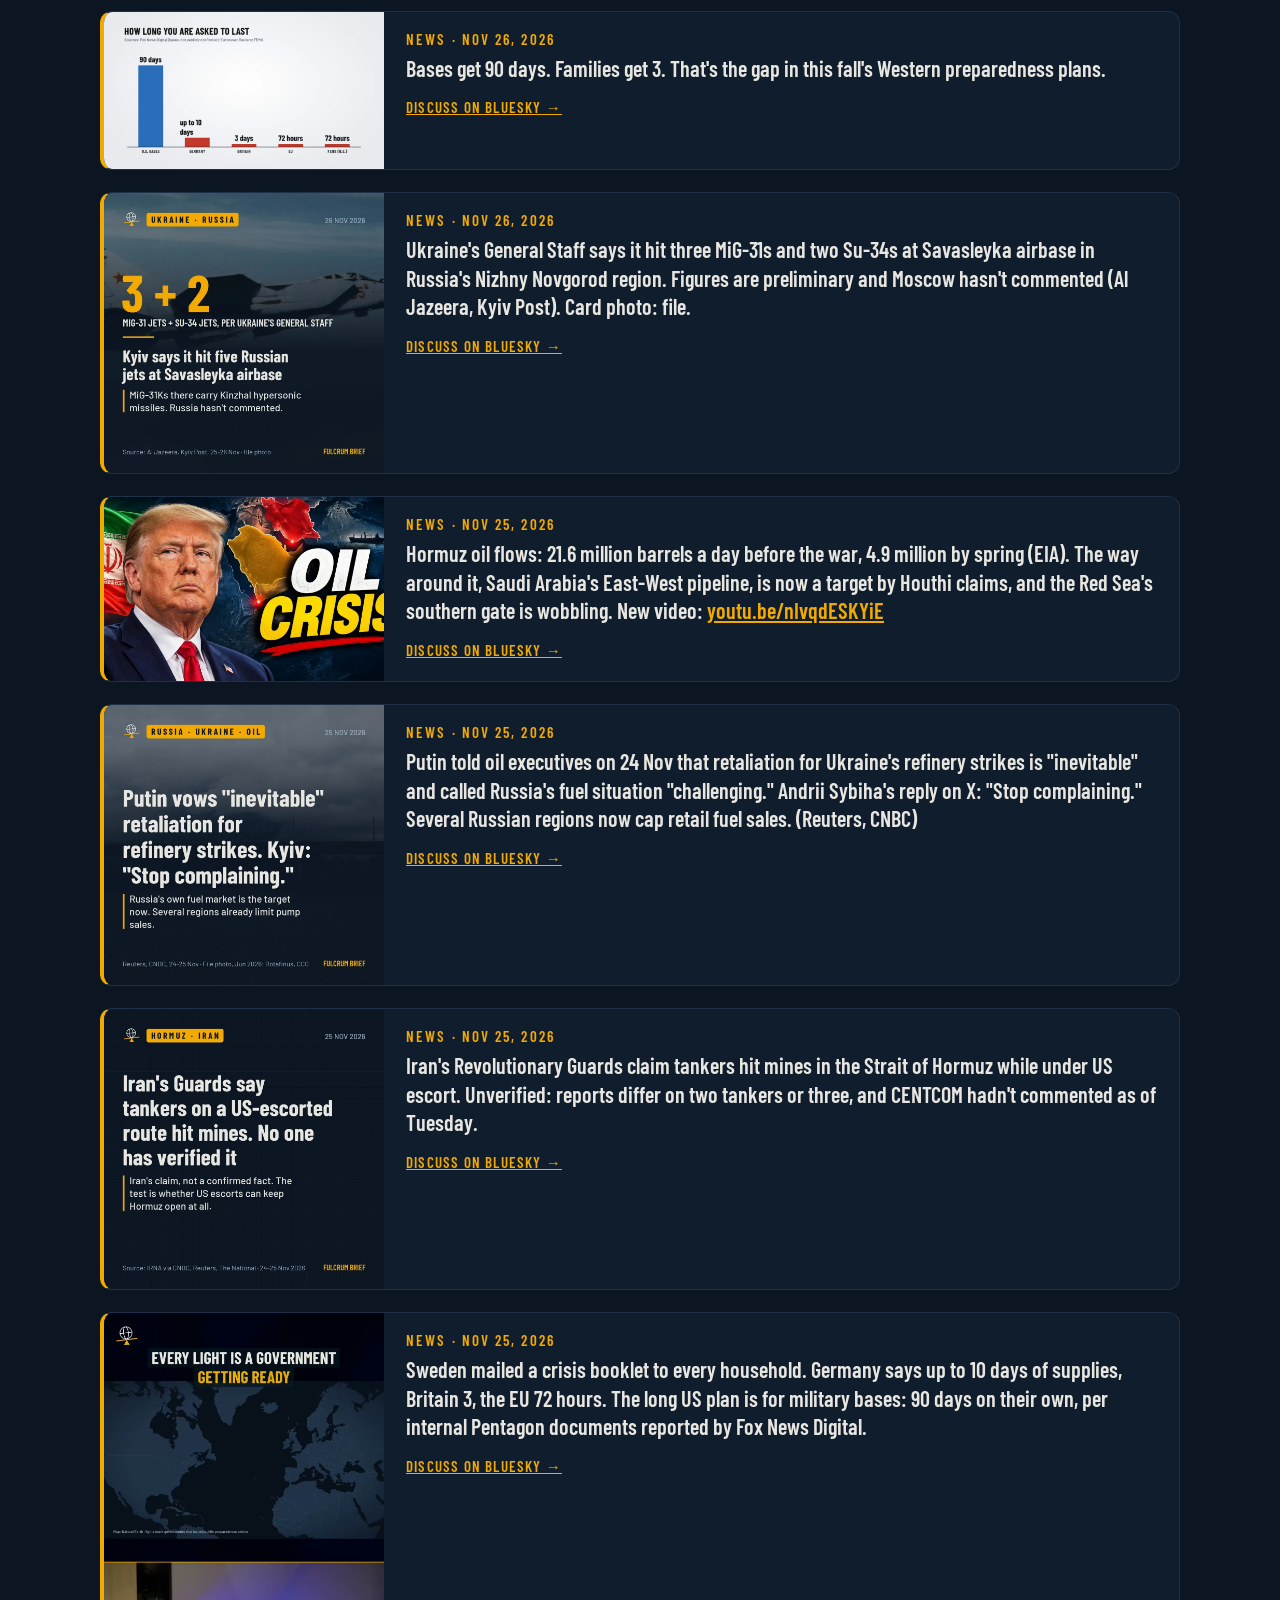
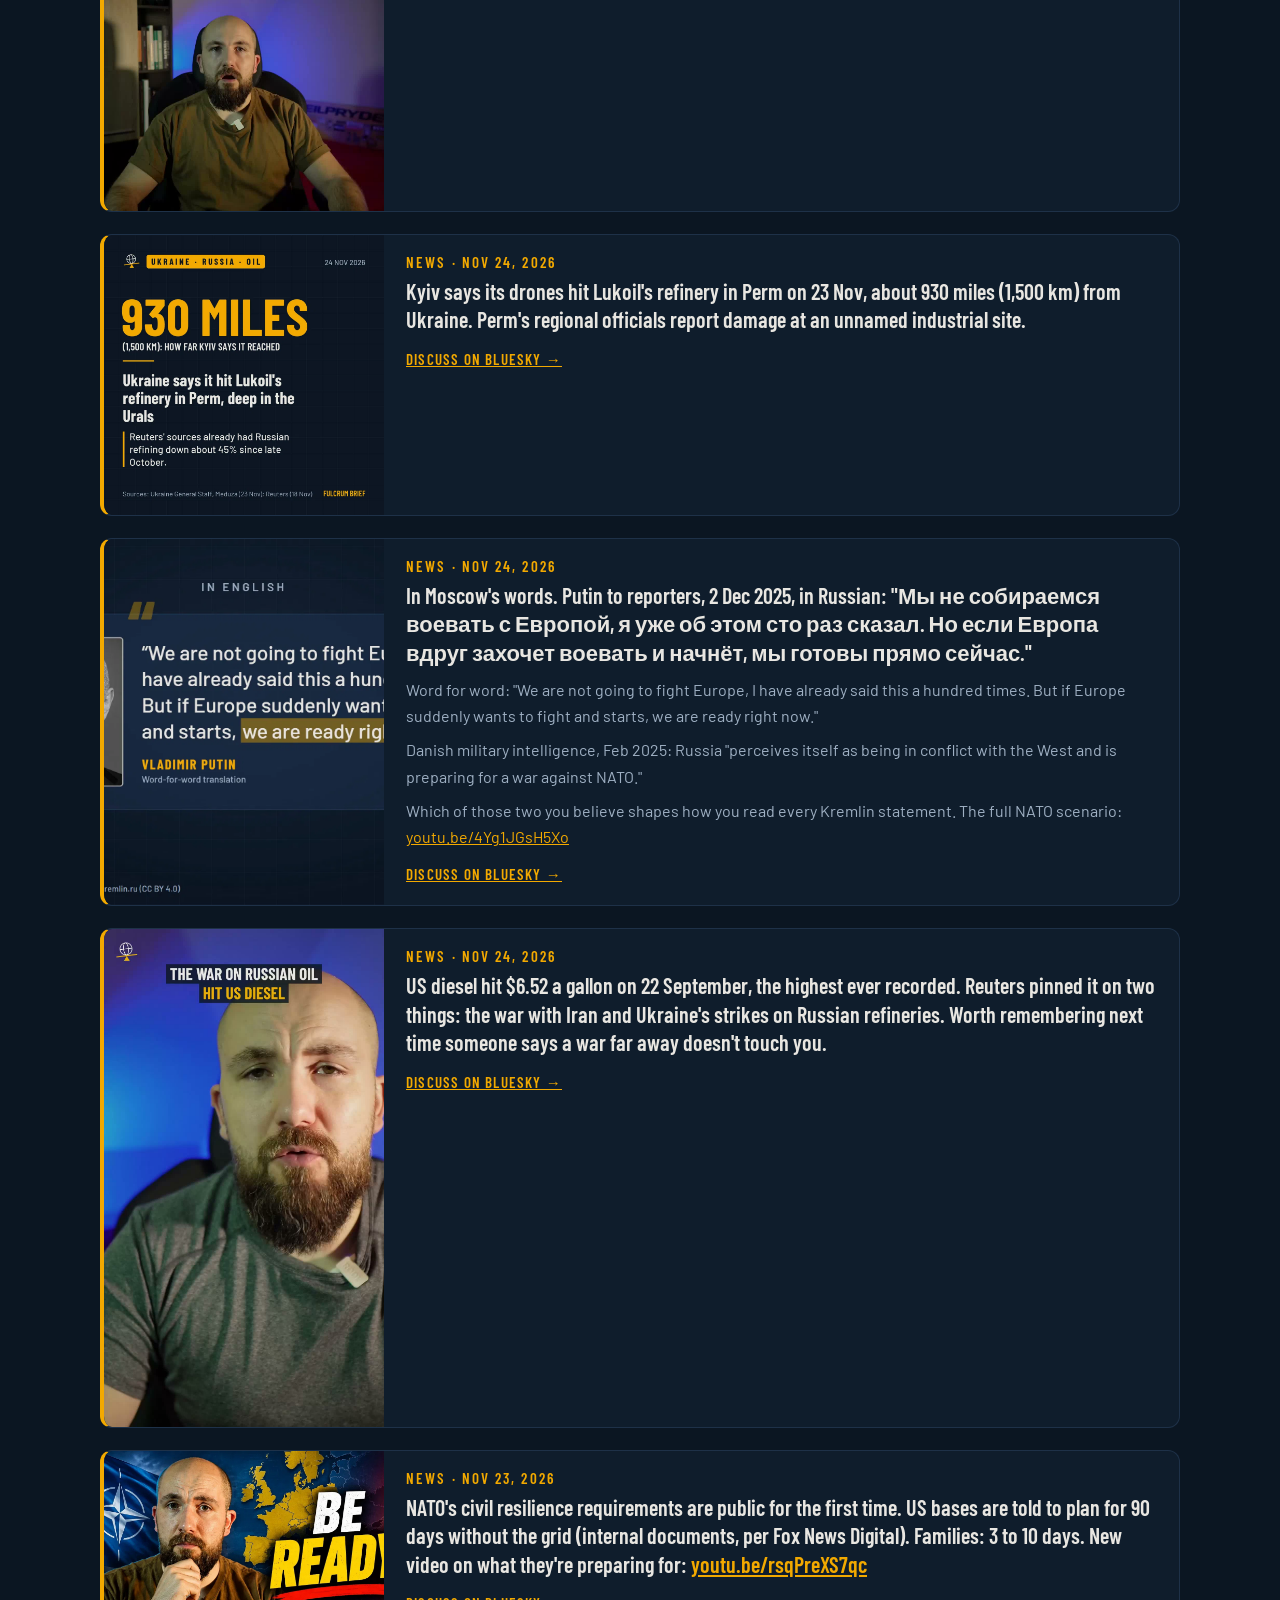
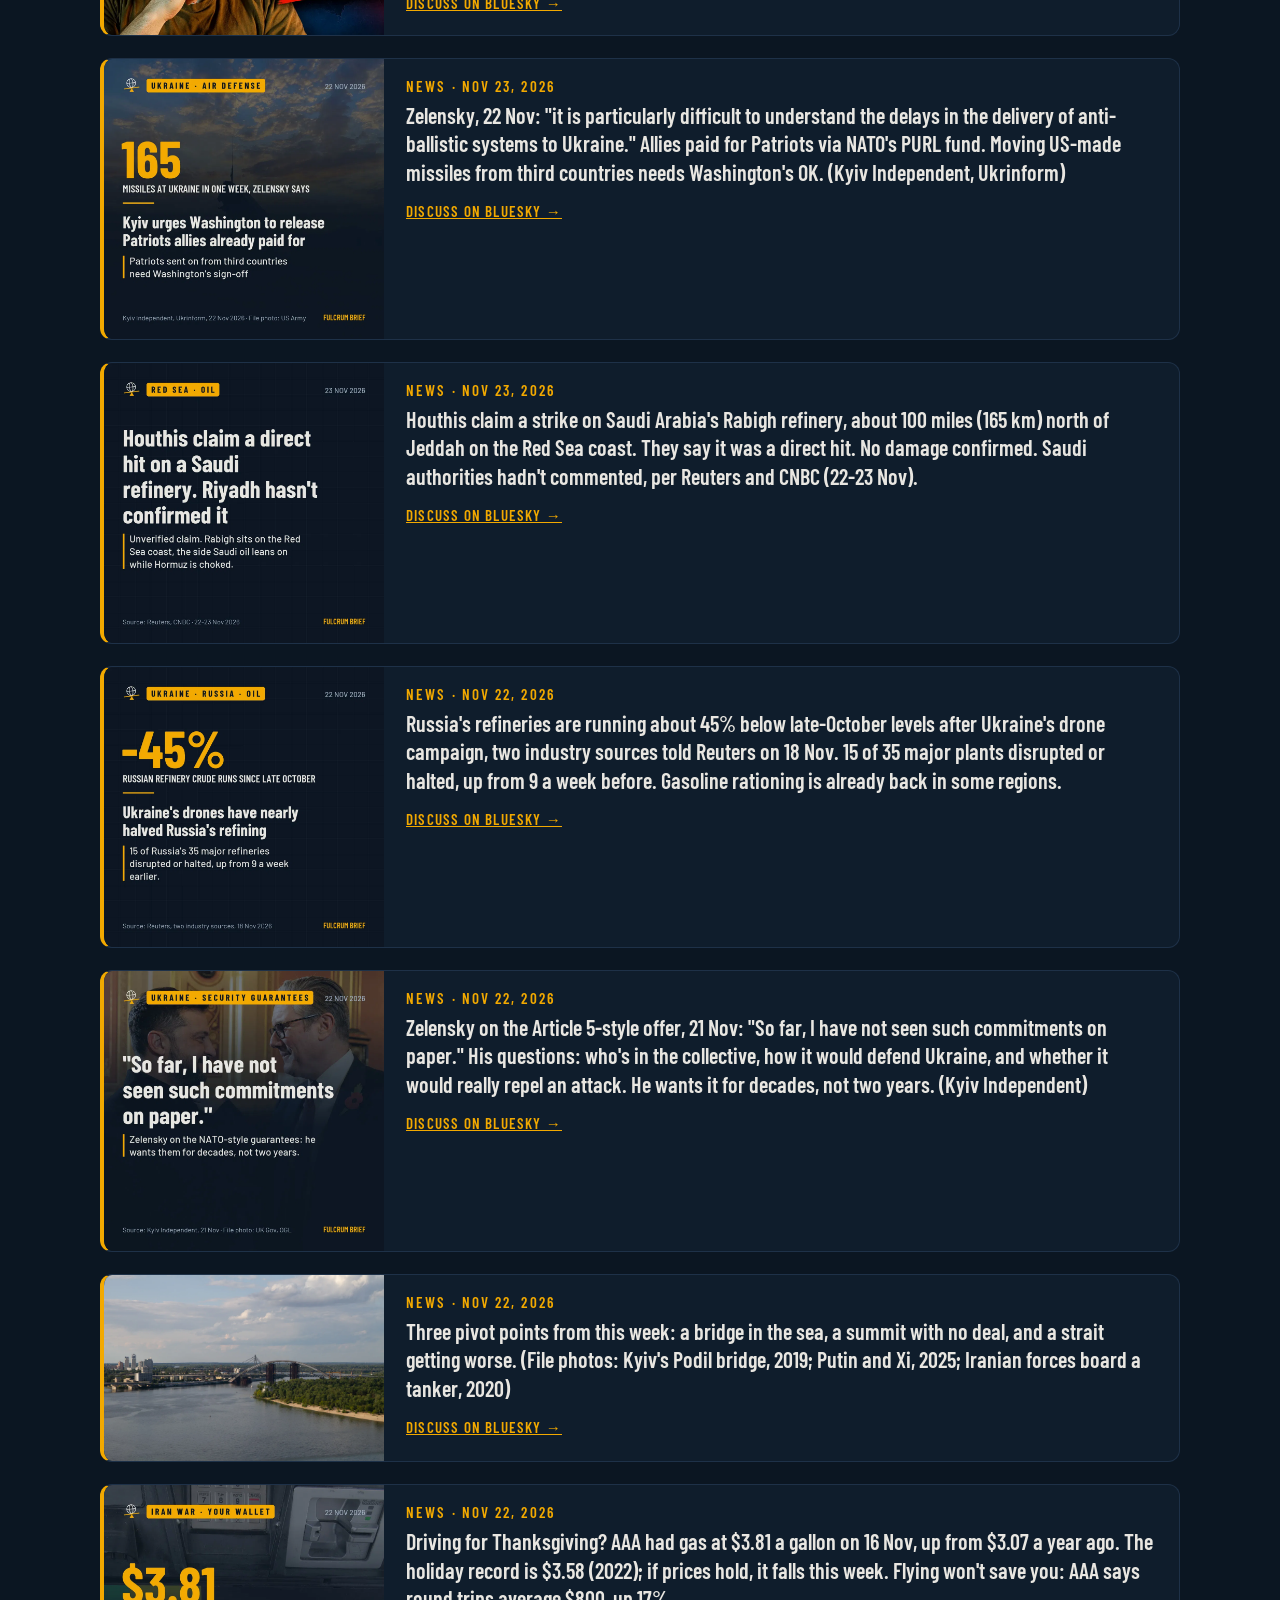
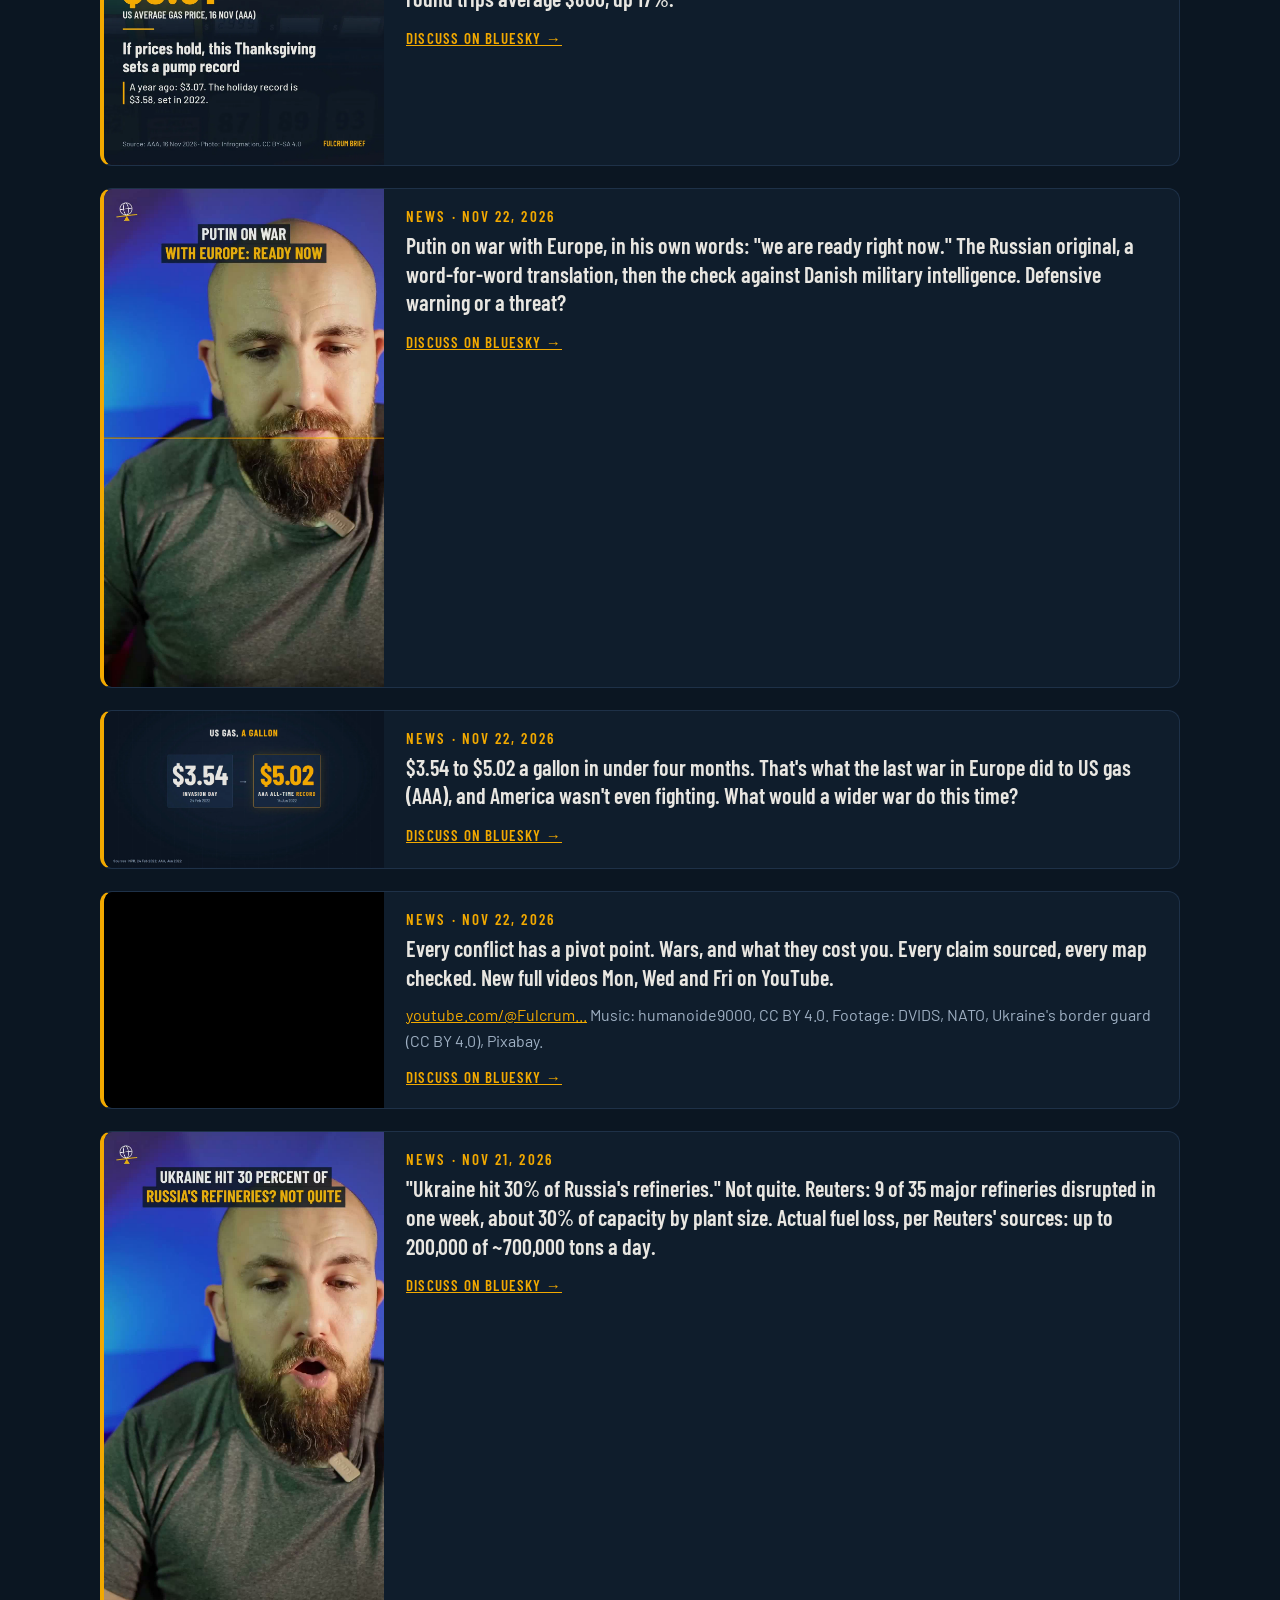
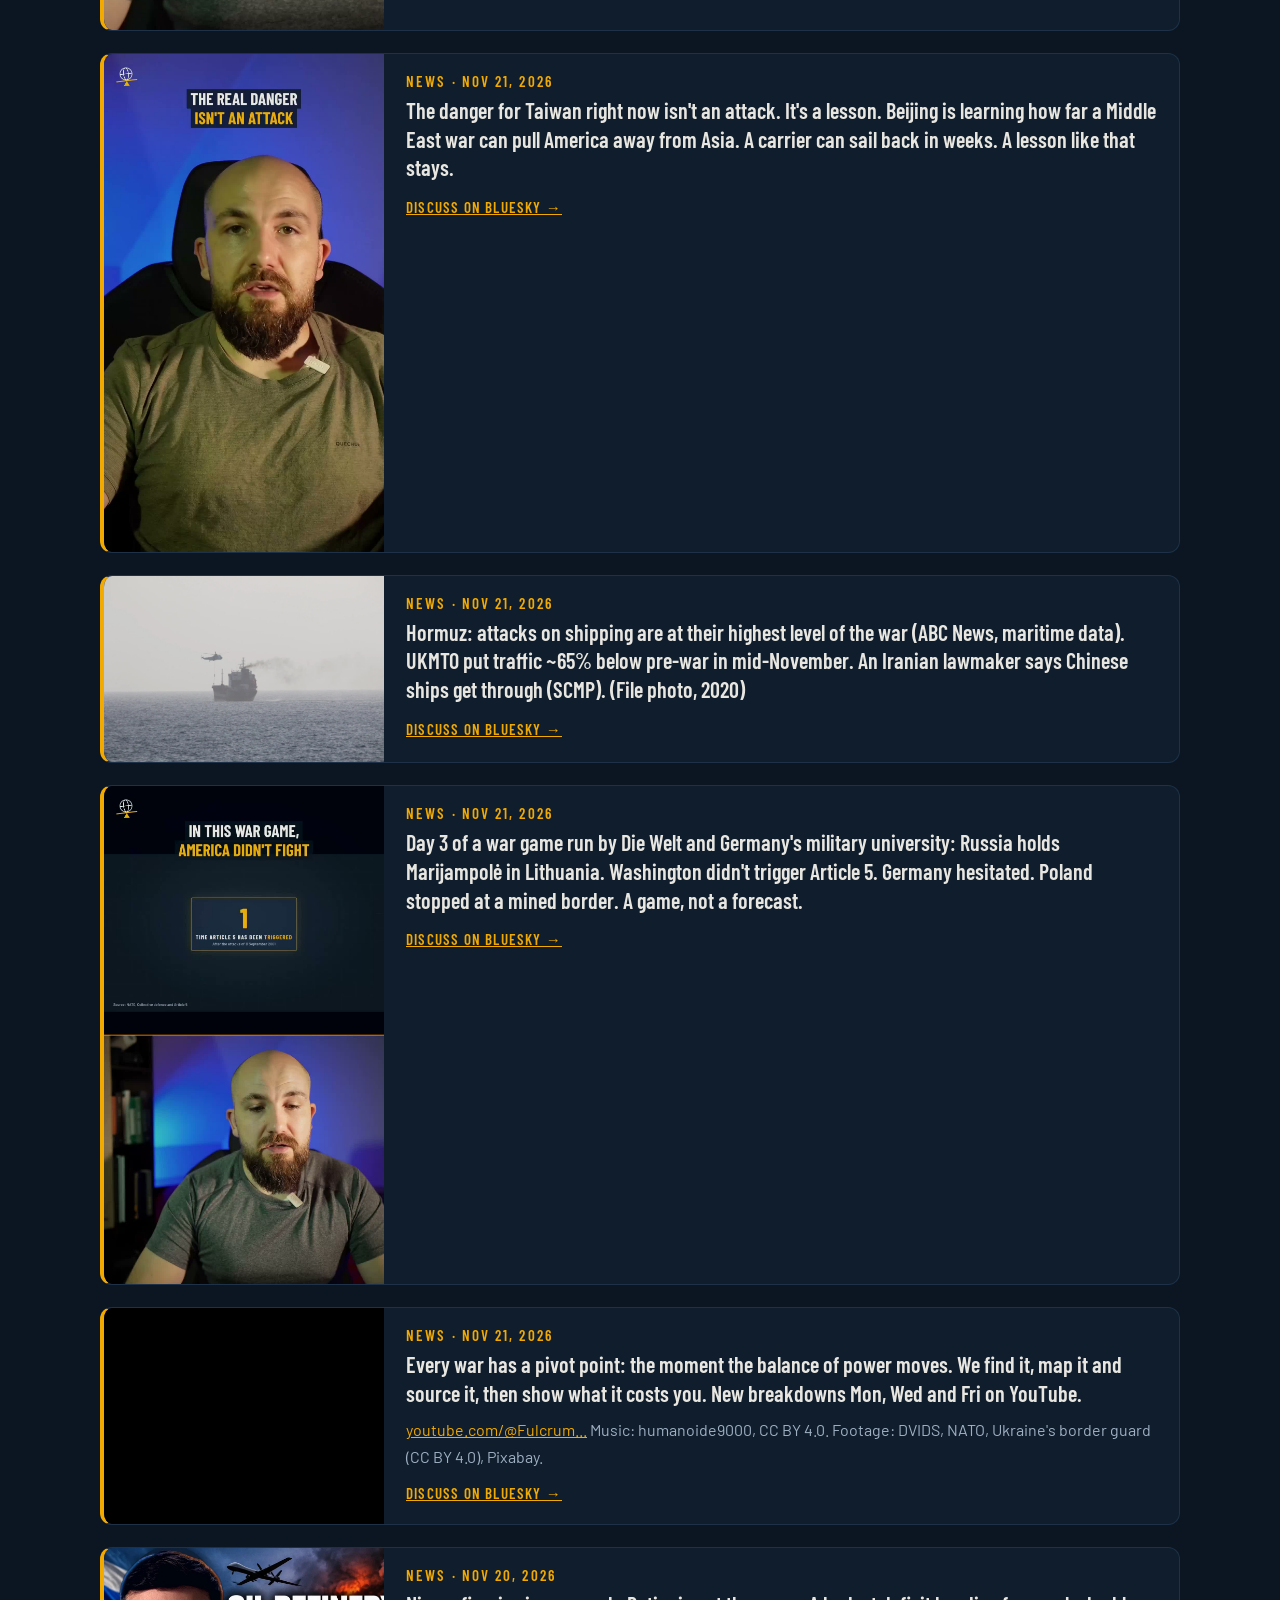
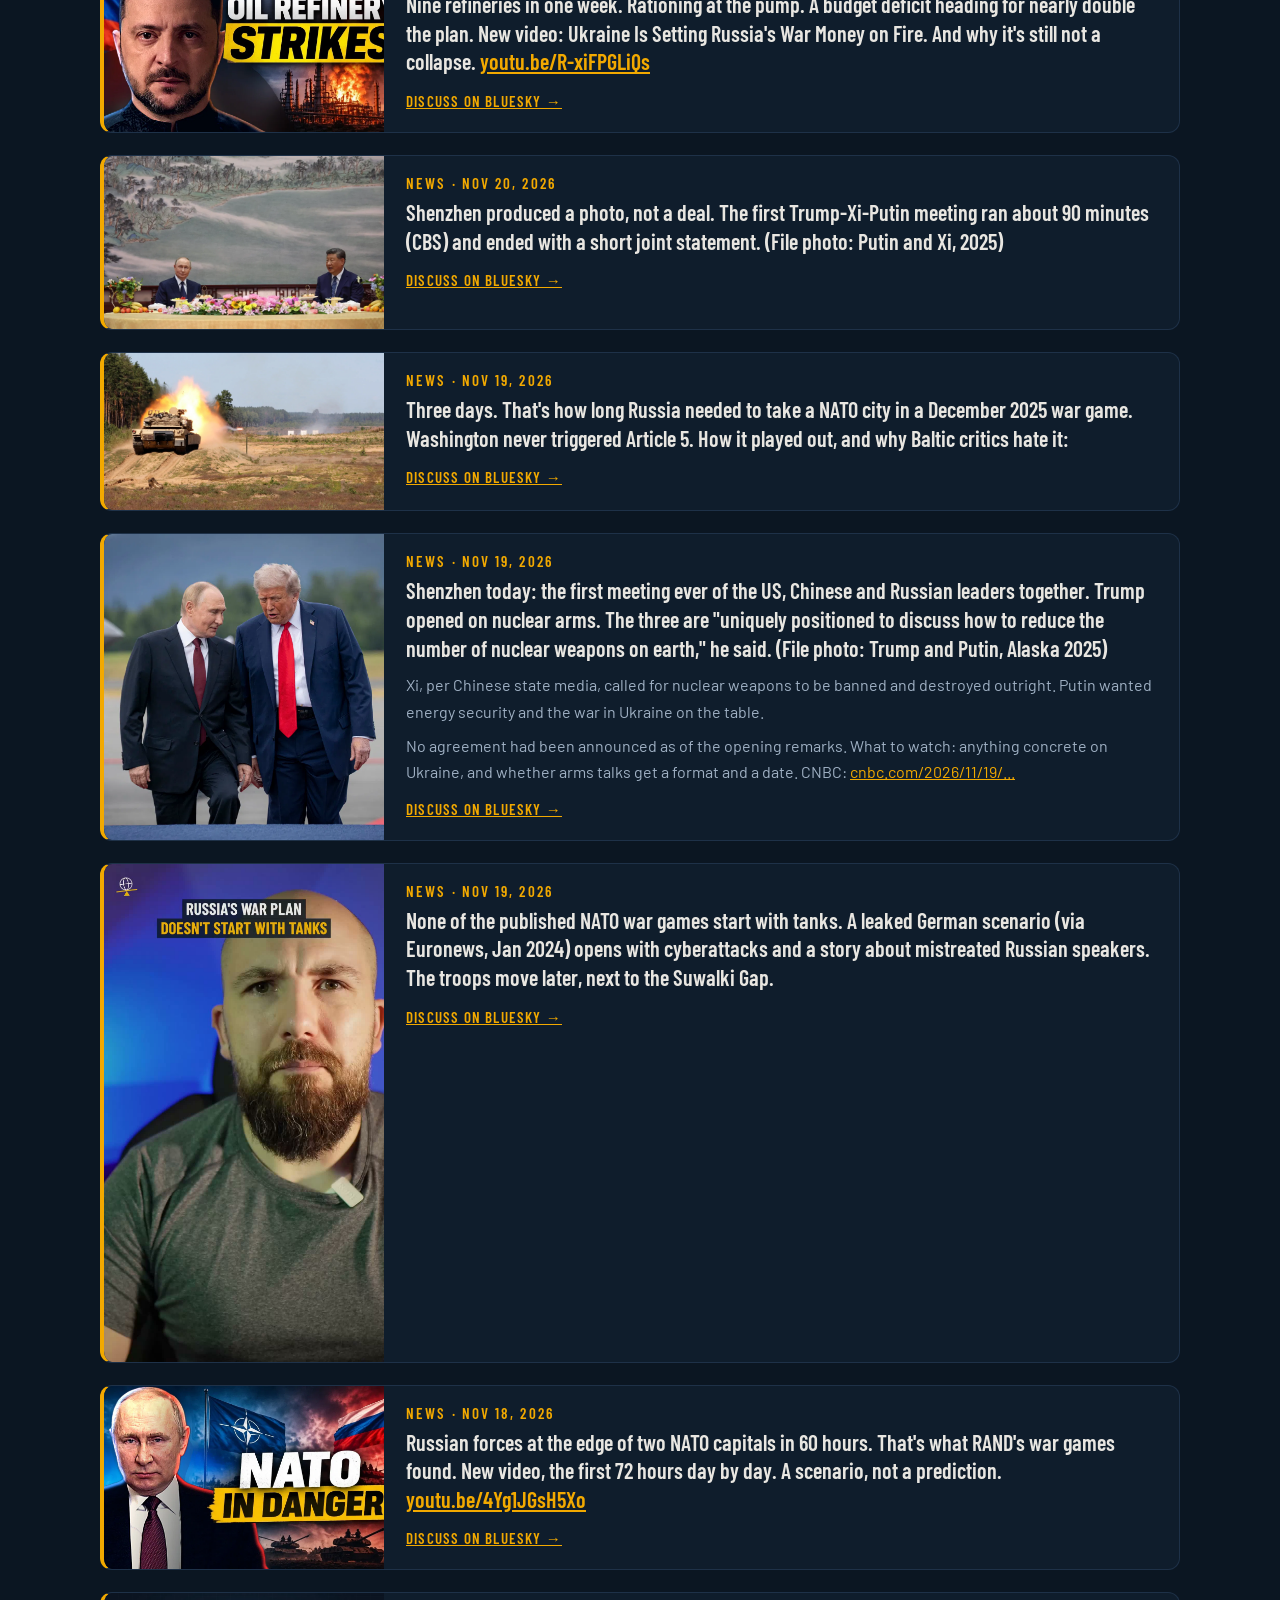
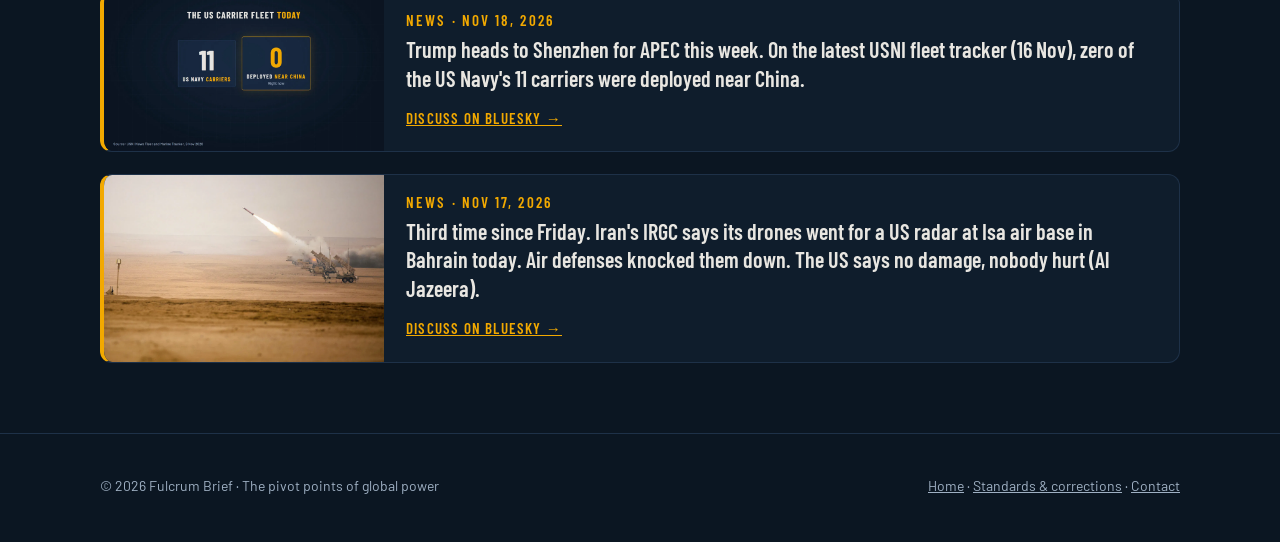
==== commit 89443e5e: "Update site" ====
--- a/news/index.html
+++ b/news/index.html
@@ -23,7 +23,7 @@
 <nav><div class="wrap">
   <a class="brand" href="/"><img src="/favicon.svg" alt="">Fulcrum <b>Brief</b></a>
   <div class="links"><a href="/#briefings">Briefings</a><a href="/standards/">Standards</a><a href="/#about">About</a><a href="/#contact">Contact</a></div>
-  <a class="btn" href="https://www.youtube.com/@FulcrumBrief?sub_confirmation=1" target="_blank" rel="noopener">Subscribe</a>
+  <a class="btn sub" href="https://www.youtube.com/@FulcrumBrief?sub_confirmation=1" target="_blank" rel="noopener">Subscribe<small>It's free</small></a>
 </div></nav>
 <main class="wrap page">
 <style>
--- a/page.css
+++ b/page.css
@@ -16,6 +16,7 @@
 nav .links a{text-decoration:none;color:var(--steel);font:600 16px "Barlow Condensed",sans-serif;letter-spacing:.1em;text-transform:uppercase}
 nav .links a:hover{color:var(--amber)}
 .btn{display:inline-block;background:var(--amber);color:var(--navy);text-decoration:none;font:700 18px "Barlow Condensed",sans-serif;letter-spacing:.08em;text-transform:uppercase;padding:11px 24px;border-radius:999px;white-space:nowrap}
+.btn.sub{display:inline-flex;flex-direction:column;align-items:center;line-height:1.05;padding:8px 26px}.btn.sub small{font:500 12px Barlow,sans-serif;letter-spacing:.03em;text-transform:none;opacity:.85;margin-top:3px}
 .page{padding:34px 20px 20px}
 .back{display:inline-block;margin-bottom:18px;color:var(--steel);text-decoration:none;font:600 15px "Barlow Condensed",sans-serif;letter-spacing:.1em;text-transform:uppercase}
 .kicker{display:block;color:var(--amber);font:600 15px "Barlow Condensed",sans-serif;letter-spacing:.14em;text-transform:uppercase}
